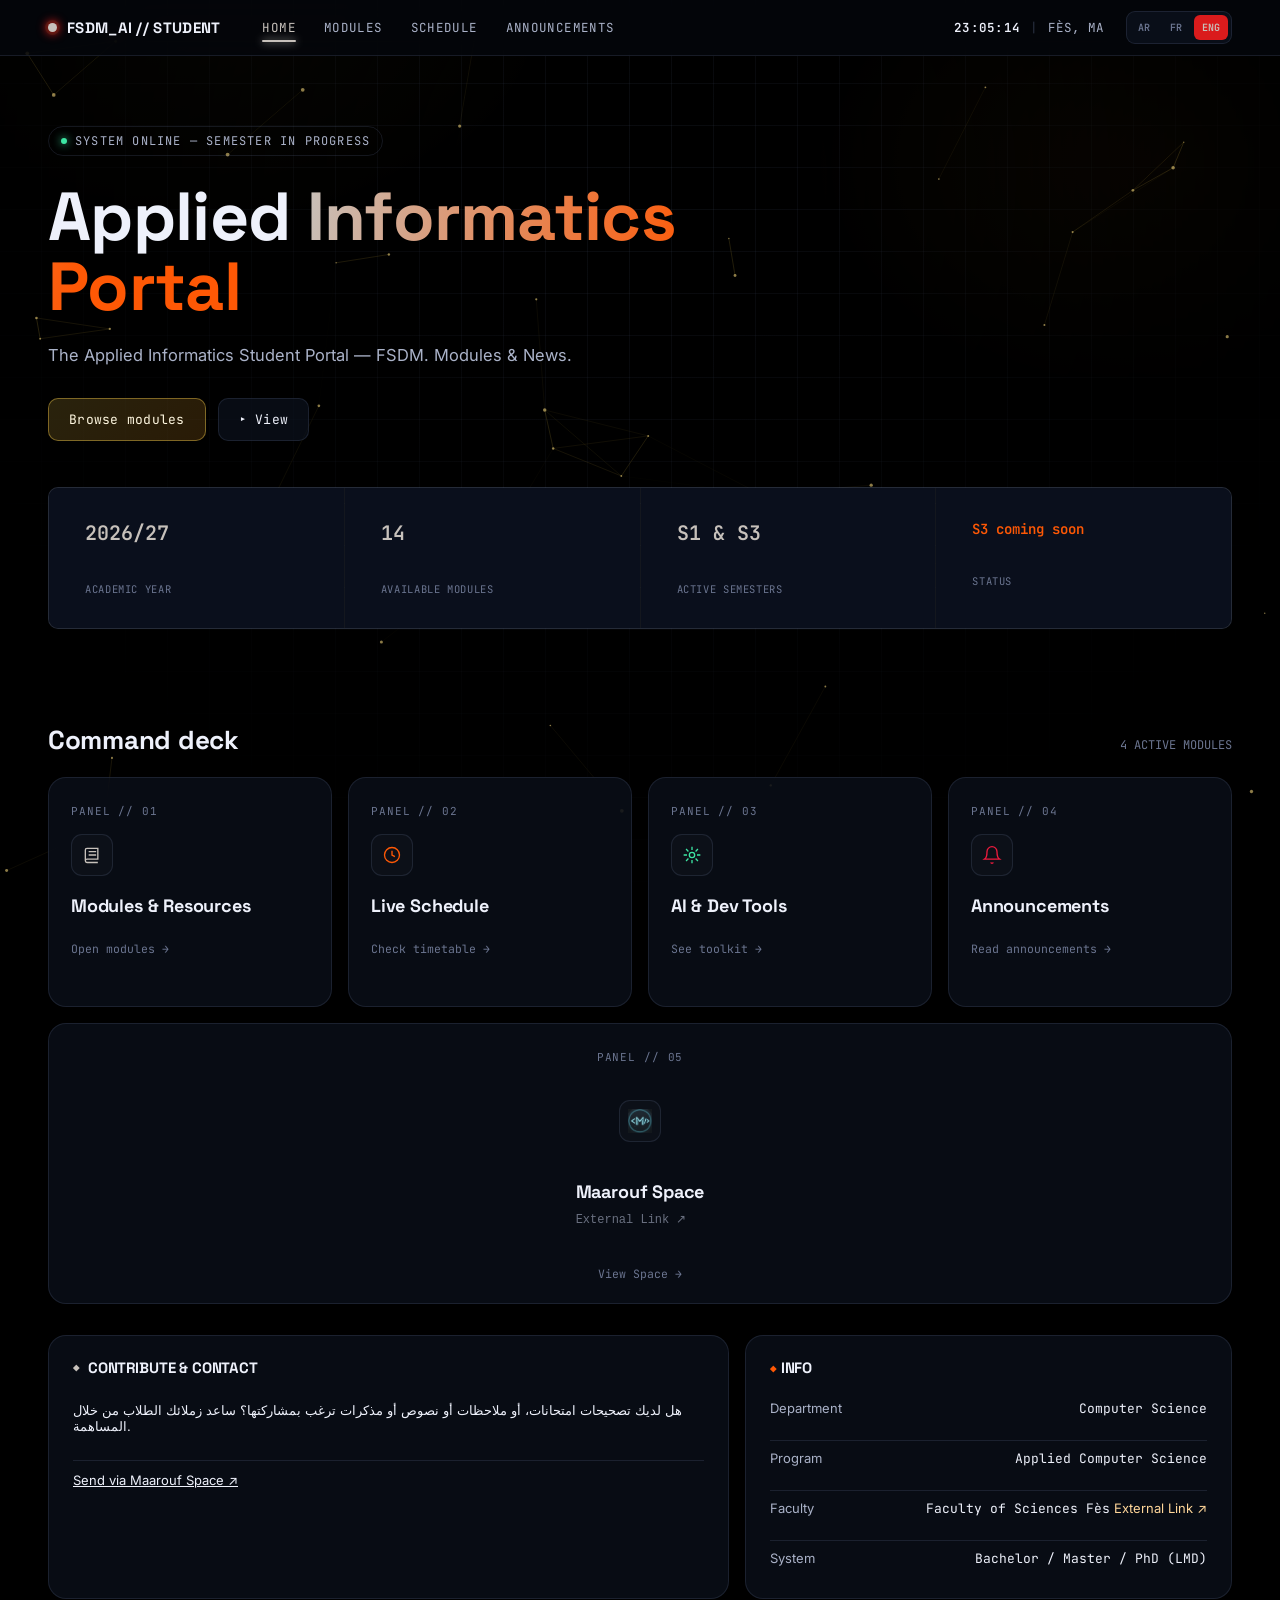
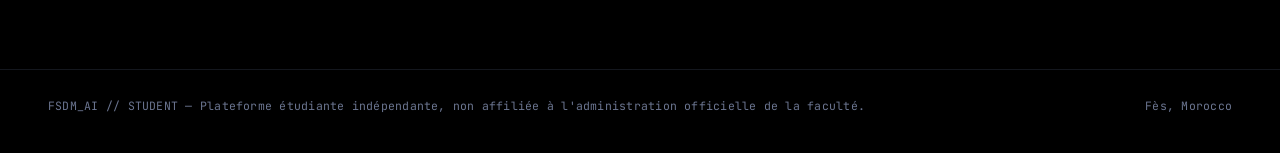
==== index.html @ 9c3b817d "Update index.html" ====
<!DOCTYPE html>
<html lang="en">
<head>
<meta charset="UTF-8">
<meta name="viewport" content="width=device-width, initial-scale=1.0">
<title>FSDM AI Student — Command Center</title>
<meta name="description" content="The unofficial dashboard for Applied Informatics & AI students at FSDM Fès — modules, live timetable, tools and announcements in one place.">
<link rel="icon" href="data:image/svg+xml,<svg xmlns=%22http://www.w3.org/2000/svg%22 viewBox=%220 0 100 100%22><text y=%22.9em%22 font-size=%2290%22>🧠</text></svg>">
<link rel="preconnect" href="https://fonts.googleapis.com">
<link href="https://fonts.googleapis.com/css2?family=Space+Grotesk:wght@500;600;700&family=Inter:wght@400;500;600&family=JetBrains+Mono:wght@400;500;600&display=swap" rel="stylesheet">
<link rel="stylesheet" href="style.css">
</head>
<body>

<canvas id="neural-canvas" aria-hidden="true"></canvas>

<header class="hud">
  <div class="hud-inner">
    <a href="index.html" class="hud-mark"><span class="dot"></span> FSDM_AI // STUDENT</a>
    <nav class="hud-nav">
      <a href="index.html">HOME</a>
      <a href="modules.html">MODULES</a>
      <a href="schedule.html">SCHEDULE</a>
      <a href="announcements.html">ANNOUNCEMENTS</a>
    </nav>
    <div class="hud-clock"><strong id="hud-clock-time">--:--:--</strong><span class="sep">|</span>FÈS, MA</div>
    <div class="lang-switcher" aria-label="Language"><button data-lang="ar">AR</button><button data-lang="fr">FR</button><button data-lang="en">ENG</button></div>
    <button class="hud-burger" aria-label="Toggle menu">☰</button>
  </div>
</header>

<main class="wrap">

  <!-- Hero Section المصحح -->
  <section class="hero">
    <span class="hero-tag"><span class="dot"></span> SYSTEM ONLINE — SEMESTER IN PROGRESS</span>
    <h1 id="hero-main-title">
      موقع <span class="grad">طلبة الإعلاميات</span><br><span class="hero-bottom-line">التطبيقية</span>
    </h1>
    <p class="lede" id="hero-subtitle">Le portail des étudiants d'Informatique Appliquée — FSDM. Modules & Actualités.</p>
    
    <div class="hero-actions">
      <a href="modules.html"    class="btn btn-primary"  id="btn-modules">Browse modules</a>
      <a href="announcements.html"  class="btn"    id="">▸ View </a>

    </div>

    <div class="hero-readout">
      <div>
        <div class="val" id="live-year">2026/2027</div>
        <div class="lab" id="lab-year">Academic year</div>
      </div>
      <div>
        <div class="val">14</div>
        <div class="lab" id="lab-modules">Available modules</div>
      </div>
      <div>
        <div class="val" style="font-size: 20px;">  S1 &amp; S3  </div>
        <div class="lab" id="lab-semesters">Active semesters</div>
      </div>
      <div>
       
        <div class="val" style="font-size: 14px; color: var(--synapse);" id="lab-s3-soon">S3 added</div>
        <div class="lab" id="lab-status">Status</div>
      </div>
    </div>
  </section>

  <div class="deck-head">
    <h2>Command deck</h2>
    <span class="idx mono">4 ACTIVE MODULES</span>
  </div>

  <div class="deck">

    <!-- PANEL 01 -->
    <a href="modules.html" class="panel deck-card tilt c-modules">
      <span class="num mono">PANEL // 01</span>
      <span class="icon-slot" aria-hidden="true">
        <svg width="20" height="20" viewBox="0 0 24 24" fill="none" stroke="currentColor" stroke-width="1.6"><path d="M4 19V6a2 2 0 0 1 2-2h13v13H6a2 2 0 0 0-2 2Zm0 0a2 2 0 0 0 2 2h13"/><path d="M8 8h9M8 12h9"/></svg>
      </span>
      <h3>Modules &amp; Resources</h3>
      <span class="go">Open modules →</span>
    </a>

    <!-- PANEL 02 -->
    <a href="schedule.html" class="panel deck-card tilt c-schedule">
      <span class="num mono">PANEL // 02</span>
      <span class="icon-slot" aria-hidden="true">
        <svg width="20" height="20" viewBox="0 0 24 24" fill="none" stroke="currentColor" stroke-width="1.6"><circle cx="12" cy="12" r="9"/><path d="M12 7v5l3.5 2"/></svg>
      </span>
      <h3>Live Schedule</h3>
      <span class="go">Check timetable →</span>
    </a>

    <!-- PANEL 03 -->
    <a href="#" class="panel deck-card tilt c-tools">
      <span class="num mono">PANEL // 03</span>
      <span class="icon-slot" aria-hidden="true">
        <svg width="20" height="20" viewBox="0 0 24 24" fill="none" stroke="currentColor" stroke-width="1.6"><path d="M12 2v4M12 18v4M4.9 4.9l2.8 2.8M16.3 16.3l2.8 2.8M2 12h4M18 12h4M4.9 19.1l2.8-2.8M16.3 7.7l2.8-2.8"/><circle cx="12" cy="12" r="3.2"/></svg>
      </span>
      <h3>AI &amp; Dev Tools</h3>
      <span class="go">See toolkit →</span>
    </a>

    <!-- PANEL 04 -->
    <a href="announcements.html" class="panel deck-card tilt c-announce">
      <span class="num mono">PANEL // 04</span>
      <span class="icon-slot" aria-hidden="true">
        <svg width="20" height="20" viewBox="0 0 24 24" fill="none" stroke="currentColor" stroke-width="1.6"><path d="M18 8a6 6 0 0 0-12 0c0 7-3 9-3 9h18s-3-2-3-9"/><path d="M13.7 21a2 2 0 0 1-3.4 0"/></svg>
      </span>
      <h3>Announcements</h3>
      <span class="go">Read announcements →</span>
    </a>

    <!-- PANEL 05 -->
    <a href="https://www.instagram.com/maarouf.space/" target="_blank" rel="noopener noreferrer" class="panel deck-card tilt wide-panel" style="display: flex; align-items: center; gap: 20px; text-decoration: none; color: inherit;">
      <span class="num mono">PANEL // 05</span>
      <span class="icon-slot" aria-hidden="true" style="display: flex; align-items: center; justify-content: center;">
        <img src="LOGO.png" alt="Maarouf Space Logo" style="max-width: 24px; max-height: 24px; object-fit: contain;">
      </span>
      <div style="flex-grow: 1;">
        <h3 id="p5-title">Maarouf Space</h3>
        <p id="p5-desc" style="opacity: 0.6; font-family: monospace; font-size: 12px; margin: 4px 0 0;">External Link ↗</p>
      </div>
      <span class="go" id="p5-link">View History →</span>
    </a>

  </div>

  <div class="split">
    <!-- 1. قسم المساهمة والتواصل -->
    <div class="panel log-panel">
      <h3><span class="mono" style="color:var(--signal); font-size:11px;">◆</span> <span id="log-title">CONTRIBUTE &amp; CONTACT</span></h3>
      <div class="log-row">
        <span id="contrib-desc">هل لديك تصحيحات امتحانات، أو ملاحظات أو نصوص أو مذكرات ترغب بمشاركتها؟ ساعد زملائك الطلاب من خلال المساهمة.</span>
      </div>
      <div class="log-row" style="margin-top: 15px;">
        <a href="https://instagram.com/maarouf_space" target="_blank" rel="noopener noreferrer" class="contact-btn" id="contrib-btn">
          Send via Maarouf Space ↗
        </a>
      </div>
    </div>

    <!-- 2. قسم المعلومات -->
    <div class="panel info-panel">
      <h3><span class="mono" style="color:var(--synapse); font-size:11px;">◆</span> <span id="dept-title">INFO</span></h3>
      
      <div class="info-row">
        <span id="lab-dept">Department</span>
        <span id="val-dept">Computer Science</span>
      </div>
      
      <div class="info-row">
        <span id="lab-filiere">Program</span>
        <span id="val-filiere">Applied Computer Science</span>
      </div>
      
      <div class="info-row">
        <span id="lab-faculty">Faculty</span>
        <a href="https://www.fsdm.usmba.ac.ma/" target="_blank" rel="noopener noreferrer" class="site-link">
          <span id="val-faculty">Faculty of Sciences Fès</span> ↗
        </a>
      </div>
      
      <div class="info-row">
        <span id="lab-system">System</span>
        <span id="val-system">Bachelor / Master / PhD (LMD)</span>
      </div>
    </div>
  </div>

</main>

<footer>
  <div class="wrap">
    <span class="fine">FSDM_AI // STUDENT — Plateforme étudiante indépendante, non affiliée à l'administration officielle de la faculté.</span>
    <span class="fine">Fès, Morocco</span>
  </div>
</footer>




<script src="script.js"></script>
<script defer src="https://cdn.vercel-insights.com/v1/script.js"></script>
</body>
</html>
---- style.css ----
/* ==========================================================================
   FSDM AI STUDENT — design tokens
   Subject: Applied Informatics & AI students, FSDM Fès.
   Signature: ambient neural-net canvas + HUD-style status bar,
   glass "panels" framed like instrument readouts, mono data labels.
   ========================================================================== */

:root {
  /* --- color --- */
  --bg-0: #05070d;              /* deep space navy-black */
  --bg-1: #0a0f1c;              /* panel base */
  --bg-2: #0f1526;              /* raised panel */
  --line: rgba(140, 160, 210, 0.14);
  --line-strong: rgba(140, 160, 210, 0.28);

  --glass: rgba(16, 22, 38, 0.55);
  --glass-hi: rgba(28, 36, 58, 0.55);

  --ink-0: #eef1fb;             /* primary text */
  --ink-1: #aab2c8;             /* secondary text */
  --ink-2: #6b7590;             /* muted / captions */

  --signal: #c7c1bb;            /* warm gold — "signal" accent (was cyan) */
  --signal-dim: rgba(252, 29, 29, 0.864);
  --synapse: #fe5805;           /* warm amber — "synapse" accent (was violet) */
  --synapse-dim: rgba(20, 241, 234, 0.971);
  --pulse: #ed1a3d;             /* warm red-rose — alerts / announcements, used sparingly */
  --pulse-dim: rgba(255, 77, 106, 0.16);
  --ok: #3ce6a3;

  /* --- type --- */
  --f-display: "Space Grotesk", "Segoe UI", sans-serif;
  --f-body: "Inter", "Segoe UI", sans-serif;
  --f-mono: "JetBrains Mono", "Consolas", monospace;

  /* --- layout --- */
  --edge: 1px solid var(--line);
  --radius: 18px;
  --radius-sm: 10px;
  --maxw: 1240px;
  --hud-h: 56px;
}

* { box-sizing: border-box; }
html { scroll-behavior: smooth; }

body {
  margin: 0;
  background: #000000;
  color: var(--ink-0);
  font-family: var(--f-body);
  min-height: 100vh;
  position: relative;
  overflow-x: hidden;
  -webkit-font-smoothing: antialiased;
}

/* faint fixed grid + radial glow behind everything */
body::before {
  content: "";
  position: fixed;
  inset: 0;
  z-index: 0;
  pointer-events: none;
  background:
    radial-gradient(680px 420px at 12% 0%, rgba(255, 213, 79, 0.10), transparent 60%),
    radial-gradient(620px 420px at 92% 18%, rgba(255, 167, 38, 0.14), transparent 60%),
    linear-gradient(var(--line) 1px, transparent 1px),
    linear-gradient(90deg, var(--line) 1px, transparent 1px);
  background-size: auto, auto, 42px 42px, 42px 42px;
  background-position: 0 0, 0 0, -1px -1px, -1px -1px;
  opacity: 0.55;
  -webkit-mask-image: radial-gradient(circle at 50% 20%, black, transparent 78%);
  mask-image: radial-gradient(circle at 50% 20%, black, transparent 78%);
}

#neural-canvas {
  position: fixed;
  inset: 0;
  z-index: 0;
  pointer-events: none;
  width: 100%;
  height: 100%;
}

a { color: inherit; }
h1, h2, h3, h4 { font-family: var(--f-display); margin: 0; letter-spacing: -0.01em; }
p { line-height: 1.6; color: var(--ink-1); margin: 0 0 1em; }
.mono { font-family: var(--f-mono); }

.wrap {
  position: relative;
  z-index: 2;
  max-width: var(--maxw);
  margin: 0 auto;
  padding: 0 28px;
}

/* ==========================================================================
   HUD status bar — persistent across every page
   ========================================================================== */

.hud {
  position: sticky;
  top: 0;
  z-index: 50;
  height: var(--hud-h);
  display: flex;
  align-items: center;
  backdrop-filter: blur(14px) saturate(140%);
  background: rgba(5, 7, 13, 0.72);
  border-bottom: var(--edge);
}

.hud-inner {
  max-width: var(--maxw);
  margin: 0 auto;
  width: 100%;
  padding: 0 28px;
  display: flex;
  align-items: center;
  gap: 22px;
}

.hud-mark {
  display: flex;
  align-items: center;
  gap: 10px;
  font-family: var(--f-display);
  font-weight: 700;
  font-size: 15px;
  letter-spacing: 0.02em;
  text-decoration: none;
  white-space: nowrap;
}

.hud-mark .dot {
  width: 9px; height: 9px; border-radius: 50%;
  background: var(--signal);
  box-shadow: 0 0 10px 2px var(--signal-dim), 0 0 0 3px rgba(255,213,79,0.08);
  animation: blink 2.4s ease-in-out infinite;
}
@keyframes blink { 0%,100% { opacity: 1; } 50% { opacity: 0.35; } }

.hud-nav {
  display: flex;
  gap: 4px;
  margin-left: 8px;
  flex: 1;
}

.hud-nav a {
  position: relative;
  font-family: var(--f-mono);
  font-size: 12.5px;
  letter-spacing: 0.03em;
  text-decoration: none;
  color: var(--ink-1);
  padding: 8px 12px;
  border-radius: 8px;
  transition: color 0.2s, background 0.2s;
}
.hud-nav a:hover { color: var(--ink-0); background: rgba(255,255,255,0.04); }
.hud-nav a.active { color: var(--signal); }
.hud-nav a.active::after {
  content: "";
  position: absolute; left: 12px; right: 12px; bottom: 2px; height: 2px;
  background: var(--signal);
  box-shadow: 0 0 8px var(--signal);
  border-radius: 2px;
}

.hud-clock {
  font-family: var(--f-mono);
  font-size: 12.5px;
  color: var(--ink-1);
  display: flex;
  align-items: center;
  gap: 10px;
  white-space: nowrap;
}
.hud-clock strong { color: var(--ink-0); font-weight: 600; letter-spacing: 0.02em; }
.hud-clock .sep { color: var(--line-strong); }

.hud-burger {
  display: none;
  background: none;
  border: var(--edge);
  border-radius: 8px;
  width: 36px; height: 32px;
  color: var(--ink-0);
  align-items: center;
  justify-content: center;
  cursor: pointer;
}

/* ==========================================================================
   Buttons / chips
   ========================================================================== */

.btn {
  display: inline-flex;
  align-items: center;
  gap: 8px;
  font-family: var(--f-mono);
  font-size: 13px;
  letter-spacing: 0.02em;
  padding: 12px 20px;
  border-radius: 10px;
  text-decoration: none;
  cursor: pointer;
  border: var(--edge);
  background: var(--glass);
  color: var(--ink-0);
  transition: border-color 0.2s, transform 0.15s, background 0.2s;
}
.btn:hover { border-color: var(--line-strong); transform: translateY(-1px); }
.btn-primary {
  background: linear-gradient(135deg, rgba(255,213,79,0.16), rgba(255,167,38,0.16));
  border-color: rgba(255,213,79,0.4);
  color: #fff8e1;
}
.btn-primary:hover { border-color: var(--signal); box-shadow: 0 0 24px -6px var(--signal-dim); }

.chip {
  font-family: var(--f-mono);
  font-size: 11px;
  letter-spacing: 0.04em;
  padding: 4px 10px;
  border-radius: 999px;
  border: var(--edge);
  color: var(--ink-1);
  background: rgba(255,255,255,0.02);
  white-space: nowrap;
}
.chip.on { color: var(--signal); border-color: rgba(255,213,79,0.35); background: var(--signal-dim); }
.chip.warn { color: var(--pulse); border-color: rgba(255,77,106,0.35); background: var(--pulse-dim); }
.chip.violet { color: var(--synapse); border-color: rgba(255,167,38,0.35); background: var(--synapse-dim); }

/* ==========================================================================
   Glass panel — base card unit, tilt + cursor-glow via JS
   ========================================================================== */

.panel {
  position: relative;
  border-radius: var(--radius);
  border: var(--edge);
  background: var(--glass);
  backdrop-filter: blur(16px) saturate(140%);
  overflow: hidden;
  transform-style: preserve-3d;
  will-change: transform;
}
.panel::before {
  /* cursor-follow glow, position set inline via JS custom props */
  content: "";
  position: absolute;
  inset: -1px;
  background: radial-gradient(220px circle at var(--mx, 50%) var(--my, 50%), rgba(255,213,79,0.14), transparent 60%);
  opacity: 0;
  transition: opacity 0.25s;
  pointer-events: none;
}
.panel:hover::before { opacity: 1; }
.panel > * { position: relative; z-index: 1; }

/* ==========================================================================
   Page header (non-hero pages)
   ========================================================================== */

.page-head {
  padding: 46px 0 30px;
  border-bottom: var(--edge);
}
.page-head .eyebrow {
  font-family: var(--f-mono);
  font-size: 12px;
  letter-spacing: 0.12em;
  color: var(--signal);
  text-transform: uppercase;
  display: flex;
  align-items: center;
  gap: 10px;
  margin-bottom: 12px;
}
.page-head .eyebrow::before {
  content: "";
  width: 22px; height: 1px; background: var(--signal);
}
.page-head h1 { font-size: clamp(28px, 4vw, 42px); }
.page-head .sub { max-width: 620px; margin-top: 10px; }

footer {
  position: relative; z-index: 2;
  border-top: var(--edge);
  margin-top: 70px;
  padding: 28px 0 40px;
}
footer .wrap {
  display: flex;
  justify-content: space-between;
  align-items: center;
  flex-wrap: wrap;
  gap: 12px;
}
footer .fine {
  font-family: var(--f-mono);
  font-size: 11.5px;
  color: var(--ink-2);
  letter-spacing: 0.02em;
}

/* ==========================================================================
   INDEX — hero + command-center grid
   ========================================================================== */

.hero {
  padding: 70px 0 30px;
  position: relative;
}
.hero-tag {
  display: inline-flex;
  align-items: center;
  gap: 8px;
  font-family: var(--f-mono);
  font-size: 12px;
  letter-spacing: 0.1em;
  color: var(--ink-1);
  border: var(--edge);
  padding: 6px 12px;
  border-radius: 999px;
  margin-bottom: 26px;
}
.hero-tag .dot { width: 6px; height: 6px; border-radius: 50%; background: var(--ok); box-shadow: 0 0 8px var(--ok); }

.hero h1 {
  font-size: clamp(38px, 6vw, 68px);
  line-height: 1.03;
  max-width: 15ch;
}
.hero h1 .grad {
  background: linear-gradient(100deg, var(--signal), var(--synapse) 70%);
  -webkit-background-clip: text;
  background-clip: text;
  color: transparent;
}
.hero .lede {
  max-width: 540px;
  font-size: 16.5px;
  margin-top: 20px;
}
.hero-actions { display: flex; gap: 12px; margin-top: 30px; flex-wrap: wrap; }

.hero-readout {
  margin-top: 46px;
  display: grid;
  grid-template-columns: repeat(4, 1fr);
  gap: 1px;
  background: var(--line);
  border: var(--edge);
  border-radius: var(--radius-sm);
  overflow: hidden;
}
.hero-readout div {
  background: var(--bg-1);
  padding: 16px 18px;
}
.hero-readout .val {
  font-family: var(--f-mono);
  font-size: 20px;
  color: var(--signal);
  font-weight: 600;
}
.hero-readout .lab {
  font-family: var(--f-mono);
  font-size: 10.5px;
  color: var(--ink-2);
  letter-spacing: 0.06em;
  text-transform: uppercase;
  margin-top: 4px;
}




/* command deck grid — single definition (see note near end of file: the
   two duplicate blocks that used to live further down have been removed) */
.deck-head {
  display: flex;
  align-items: baseline;
  justify-content: space-between;
  margin: 64px 0 20px;
  flex-wrap: wrap;
  gap: 10px;
}
.deck-head h2 { font-size: clamp(20px, 3vw, 26px); }
.deck-head .idx { font-family: var(--f-mono); font-size: 12px; color: var(--ink-2); }

.deck {
  display: grid;
  grid-template-columns: repeat(4, 1fr);
  gap: 16px;
  margin-bottom: 30px;
}

.deck-card {
  padding: 26px 22px 22px;
  min-height: 230px;
  display: flex;
  flex-direction: column;
  text-decoration: none;
  color: var(--ink-0);
  transition: border-color 0.25s, box-shadow 0.25s;
  overflow-wrap: break-word;
}
.deck-card:hover { border-color: var(--line-strong); box-shadow: 0 18px 40px -20px rgba(0,0,0,0.6); }
.deck-card .num {
  font-family: var(--f-mono);
  font-size: 11px;
  color: var(--ink-2);
  letter-spacing: 0.08em;
}
.deck-card .icon-slot {
  margin: 16px 0 18px;
  width: 42px; height: 42px;
  border-radius: 11px;
  display: flex; align-items: center; justify-content: center;
  border: var(--edge);
  background: rgba(255,255,255,0.02);
}
.deck-card h3 { font-size: 18px; margin-bottom: 8px; }
.deck-card p { font-size: 13.5px; margin-bottom: 0; flex: 1; }
.deck-card .go {
  margin-top: 16px;
  font-family: var(--f-mono);
  font-size: 11.5px;
  color: var(--ink-2);
  display: flex; align-items: center; gap: 6px;
  transition: color 0.2s, gap 0.2s;
}
.deck-card:hover .go { color: var(--signal); gap: 10px; }

.deck-card.c-modules .icon-slot { color: var(--signal); }
.deck-card.c-schedule .icon-slot { color: var(--synapse); }
.deck-card.c-tools .icon-slot { color: var(--ok); }
.deck-card.c-announce .icon-slot { color: var(--pulse); }

/* PANEL 05 (Instagram link) spans the full row on all breakpoints */
.deck-card.wide-panel { grid-column: 1 / -1; }

@media (max-width: 980px) {
  .deck { grid-template-columns: repeat(2, 1fr); gap: 12px; }
}
@media (max-width: 560px) {
  .deck { grid-template-columns: 1fr; gap: 10px; }
  .deck-card { padding: 18px 16px; min-height: auto; }
  .deck-card h3 { font-size: 16px; }
  .deck-card p { font-size: 13px; }
  .deck-card .icon-slot { margin: 10px 0 12px; width: 38px; height: 38px; }
  .deck-card.wide-panel { grid-column: 1 / -1; flex-direction: row; }
}







/* secondary two-up section on index: system log + quick facts */
.split {
  display: grid;
  grid-template-columns: 1.4fr 1fr;
  gap: 16px;
  margin: 10px 0 40px;
}
@media (max-width: 860px) { .split { grid-template-columns: 1fr; } }

.log-panel { padding: 22px 24px; }
.log-panel h3 { font-size: 15px; margin-bottom: 14px; display:flex; align-items:center; gap:8px;}
.log-row {
  display: flex;
  gap: 14px;
  padding: 11px 0;
  border-top: 1px solid var(--line);
  font-size: 13px;
}
.log-row:first-of-type { border-top: none; }
.log-row time { font-family: var(--f-mono); font-size: 11.5px; color: var(--ink-2); white-space: nowrap; padding-top: 1px;}

.info-panel { padding: 22px 24px; display: flex; flex-direction: column; gap: 14px; }
.info-panel h3 { font-size: 15px; }
.info-row { display: flex; justify-content: space-between; font-size: 13px; padding: 9px 0; border-top: 1px solid var(--line); }
.info-row:first-of-type { border-top: none; }
.info-row span:first-child { color: var(--ink-1); }
.info-row span:last-child { font-family: var(--f-mono); color: var(--ink-0); }

/* ==========================================================================
   MODULES page
   ========================================================================== */

.filter-row {
  display: flex;
  gap: 8px;
  flex-wrap: wrap;
  justify-content: center;
  width: fit-content;
  max-width: 100%;
  margin: 28px auto 26px;
  padding: 8px;
  border: var(--edge);
  border-radius: 999px;
  background: var(--glass);
  backdrop-filter: blur(16px) saturate(140%);
}
.filter-btn {
  font-family: var(--f-mono);
  font-size: 13px;
  padding: 11px 22px;
  border-radius: 999px;
  border: var(--edge);
  background: transparent;
  color: var(--ink-1);
  cursor: pointer;
  transition: all 0.2s;
}
.filter-btn:hover { color: var(--ink-0); }
.filter-btn.active {
  color: #fff8e1;
  border-color: rgba(255,213,79,0.45);
  background: var(--signal-dim);
}

.module-grid {
  display: grid;
  grid-template-columns: repeat(3, 1fr);
  gap: 16px;
  margin-bottom: 20px;
}
@media (max-width: 980px) { .module-grid { grid-template-columns: repeat(2, 1fr); } }
@media (max-width: 660px) { .module-grid { grid-template-columns: 1fr; } }

.module-card {
  padding: 22px;
  display: flex;
  flex-direction: column;
  gap: 12px;
  transition: transform 0.2s, border-color 0.2s;
}
.module-card:hover { border-color: var(--line-strong); }
.module-top { display: flex; justify-content: space-between; align-items: flex-start; gap: 10px; }
.module-code { font-family: var(--f-mono); font-size: 11px; color: var(--ink-2); letter-spacing: 0.05em; }
.module-card h3 { font-size: 16.5px; line-height: 1.3; }
.module-meta { display: flex; gap: 8px; flex-wrap: wrap; }
.module-bar {
  height: 4px; border-radius: 4px; background: rgba(255,255,255,0.06); overflow: hidden; margin-top: 4px;
}
.module-bar span { display: block; height: 100%; background: linear-gradient(90deg, var(--signal), var(--synapse)); }
.module-foot { display: flex; gap: 8px; font-size: 11.5px; font-family: var(--f-mono); color: var(--ink-2); margin-top: 4px;}
.module-foot a {
  flex: 1;
  display: flex;
  align-items: center;
  justify-content: center;
  gap: 6px;
  padding: 9px 8px;
  border-radius: 10px;
  border: 1px solid var(--line);
  text-decoration: none;
  transition: background 0.2s, border-color 0.2s, transform 0.15s;
}
.module-foot a:hover { text-decoration: none; transform: translateY(-1px); }
.module-foot a.drive-link {
  color: #5fd48a;
  background: rgba(52, 168, 83, 0.10);
  border-color: rgba(52, 168, 83, 0.32);
}
.module-foot a.drive-link:hover { background: rgba(52, 168, 83, 0.18); border-color: rgba(52, 168, 83, 0.55); }
.module-foot a.youtube-link {
  color: #ff5c5c;
  background: rgba(255, 0, 0, 0.10);
  border-color: rgba(255, 0, 0, 0.32);
}
.module-foot a.youtube-link:hover { background: rgba(255, 0, 0, 0.18); border-color: rgba(255, 0, 0, 0.55); }

.section-title {
  display: flex; align-items: baseline; gap: 12px; margin: 54px 0 20px;
}
.section-title h2 { font-size: 22px; }
.section-title .idx { font-family: var(--f-mono); font-size: 12px; color: var(--ink-2); }

.tool-grid {
  display: grid;
  grid-template-columns: repeat(4, 1fr);
  gap: 14px;
}
@media (max-width: 980px) { .tool-grid { grid-template-columns: repeat(2, 1fr); } }
@media (max-width: 560px) { .tool-grid { grid-template-columns: 1fr; } }

.tool-card {
  padding: 18px;
  text-decoration: none;
  color: var(--ink-0);
  display: flex;
  flex-direction: column;
  gap: 8px;
}
.tool-card:hover { border-color: var(--line-strong); }
.tool-card .t-name { font-family: var(--f-display); font-weight: 600; font-size: 14.5px; }
.tool-card .t-desc { font-size: 12.5px; color: var(--ink-2); margin: 0; }

/* ==========================================================================
   SCHEDULE page
   ========================================================================== */

.clock-strip {
  display: grid;
  grid-template-columns: 1.1fr 1fr;
  gap: 16px;
  margin: 28px 0 34px;
}
@media (max-width: 860px) { .clock-strip { grid-template-columns: 1fr; } }

.clock-panel {
  padding: 30px 30px;
  display: flex;
  flex-direction: column;
  justify-content: center;
  gap: 8px;
  min-height: 190px;
}
.clock-time {
  font-family: var(--f-mono);
  font-size: clamp(40px, 6vw, 62px);
  font-weight: 600;
  letter-spacing: 0.02em;
  color: var(--ink-0);
  display: flex;
  align-items: baseline;
  gap: 4px;
}
.clock-time .sec { color: var(--signal); font-size: 0.55em; }
.clock-date { font-family: var(--f-mono); font-size: 13px; color: var(--ink-1); text-transform: uppercase; letter-spacing: 0.05em; }
.clock-week { font-family: var(--f-mono); font-size: 11.5px; color: var(--ink-2); margin-top: 6px; }

.next-panel { padding: 26px 28px; display: flex; flex-direction: column; gap: 14px; justify-content: center; }
.next-eyebrow { font-family: var(--f-mono); font-size: 11px; letter-spacing: 0.08em; color: var(--ink-2); text-transform: uppercase; }
.next-course { font-size: 22px; font-family: var(--f-display); font-weight: 600; }
.next-meta { display: flex; gap: 16px; flex-wrap: wrap; font-family: var(--f-mono); font-size: 12.5px; color: var(--ink-1); }
.next-countdown { font-family: var(--f-mono); font-size: 28px; color: var(--signal); font-weight: 600; }
.next-countdown span { font-size: 12px; color: var(--ink-2); margin-left: 6px; }

.tt-toolbar {
  display: flex;
  justify-content: space-between;
  align-items: center;
  margin-bottom: 14px;
  flex-wrap: wrap;
  gap: 10px;
}
.legend { display: flex; gap: 10px; flex-wrap: wrap; }
.legend span { font-family: var(--f-mono); font-size: 11px; color: var(--ink-2); display: flex; align-items: center; gap: 6px; }
.legend i { width: 8px; height: 8px; border-radius: 2px; display: inline-block; }

.timetable-wrap {
  border: var(--edge);
  border-radius: var(--radius);
  overflow: auto;
  background: var(--glass);
  backdrop-filter: blur(16px);
}
.timetable {
  width: 100%;
  border-collapse: collapse;
  min-width: 760px;
  font-size: 12.5px;
}
.timetable th {
  font-family: var(--f-mono);
  font-size: 11px;
  letter-spacing: 0.04em;
  color: var(--ink-2);
  text-transform: uppercase;
  text-align: left;
  padding: 14px 12px;
  border-bottom: var(--edge);
  position: sticky; top: 0;
  background: rgba(10,15,28,0.9);
  backdrop-filter: blur(10px);
}
.timetable td {
  padding: 8px;
  vertical-align: top;
  border-bottom: 1px solid var(--line);
}
.timetable .time-col {
  font-family: var(--f-mono);
  font-size: 11.5px;
  color: var(--ink-2);
  white-space: nowrap;
  padding-top: 14px;
}
.slot {
  border-radius: 10px;
  padding: 9px 10px;
  border: 1px solid transparent;
  min-height: 54px;
}
.slot .s-name { font-weight: 600; font-size: 12.5px; color: var(--ink-0); }
.slot .s-room { font-family: var(--f-mono); font-size: 10.5px; color: var(--ink-2); margin-top: 3px; }
.slot.type-cm { background: var(--signal-dim); border-color: rgba(255,213,79,0.3); }
.slot.type-td { background: var(--synapse-dim); border-color: rgba(255,167,38,0.3); }
.slot.type-tp { background: rgba(60,230,163,0.12); border-color: rgba(60,230,163,0.3); }
.slot.type-cm .s-name { color: #ffe9a8; }
.slot.type-td .s-name { color: #ffd699; }
.slot.type-tp .s-name { color: #baf8de; }

.now-col { background: rgba(255,213,79,0.05); }

/* ==========================================================================
   ANNOUNCEMENTS page
   ========================================================================== */

.announce-filter { display: flex; gap: 8px; margin: 26px 0; flex-wrap: wrap; }

.feed { display: flex; flex-direction: column; gap: 14px; }

.announce-card {
  padding: 22px 24px;
  display: grid;
  grid-template-columns: 88px 1fr;
  gap: 20px;
}
@media (max-width: 640px) { .announce-card { grid-template-columns: 1fr; gap: 10px; } }

.announce-date {
  font-family: var(--f-mono);
  color: var(--ink-2);
  font-size: 12px;
  border-right: 1px solid var(--line);
  padding-right: 16px;
}
@media (max-width: 640px) { .announce-date { border-right: none; padding-right: 0; } }
.announce-date .d-num { font-size: 26px; color: var(--ink-0); font-weight: 600; display: block; }

.announce-body h3 { font-size: 16.5px; margin-bottom: 8px; }
.announce-body p { margin-bottom: 10px; font-size: 13.5px; }
.announce-tags { display: flex; gap: 8px; flex-wrap: wrap; margin-top: 6px; }

.announce-card.pinned { border-color: rgba(255,77,106,0.35); }
.announce-card.pinned::before { background: radial-gradient(220px circle at var(--mx,50%) var(--my,50%), rgba(255,77,106,0.16), transparent 60%); }

@media (max-width: 720px) {
  .hero-readout { grid-template-columns: repeat(2, 1fr); }
}

/* ==========================================================================
   Mobile nav
   ========================================================================== */

@media (max-width: 820px) {
  .hud-burger { display: flex; }
  .hud-nav {
    position: fixed;
    top: var(--hud-h);
    left: 0; right: 0;
    flex-direction: column;
    background: rgba(6,9,17,0.98);
    border-bottom: var(--edge);
    padding: 8px 20px 16px;
    gap: 2px;
    transform: translateY(-8px);
    opacity: 0;
    pointer-events: none;
    transition: all 0.2s ease;
  }
  .hud-nav.open { transform: translateY(0); opacity: 1; pointer-events: auto; }
  .hud-nav a { padding: 12px 6px; border-bottom: 1px solid var(--line); border-radius: 0; }
  .hud-clock { display: none; }
}

/* ==========================================================================
   Reduced motion
   ========================================================================== */

@media (prefers-reduced-motion: reduce) {
  html { scroll-behavior: auto; }
  .hud-mark .dot { animation: none; }
  #neural-canvas { display: none; }
  .panel, .btn, .deck-card, .filter-btn { transition: none; }
}

/* focus visibility */
a:focus-visible, button:focus-visible {
  outline: 2px solid var(--signal);
  outline-offset: 2px;
  border-radius: 6px;
}


/* ==========================================================================
   DAILY SCHEDULE — simplified mobile-friendly view
   ========================================================================== */
.daily-toolbar {
  display:flex;
  justify-content:space-between;
  align-items:end;
  gap:20px;
  margin: 8px 0 18px;
}
.daily-toolbar h2 {
  margin: 6px 0 0;
  font-family:var(--f-display);
  font-size:clamp(22px,3vw,32px);
}
.day-picker {
  display:flex;
  gap:6px;
  flex-wrap:wrap;
}
.day-picker button {
  border:1px solid var(--line);
  background:var(--glass);
  color:var(--ink-2);
  border-radius:8px;
  padding:9px 12px;
  font-family:var(--f-mono);
  font-size:11px;
  cursor:pointer;
  transition:.2s ease;
}
.day-picker button:hover,
.day-picker button.active {
  color:var(--signal);
  border-color:var(--signal);
  background:var(--signal-dim);
}
.daily-schedule {
  display:grid;
  gap:10px;
}
.daily-item {
  display:grid;
  grid-template-columns:120px 1fr auto;
  gap:18px;
  align-items:center;
  padding:18px 20px;
}
.daily-time {
  font-family:var(--f-mono);
  color:var(--signal);
  font-size:14px;
  font-weight:600;
}
.daily-name {
  font-family:var(--f-display);
  font-size:17px;
  font-weight:600;
}
.daily-room {
  margin-top:5px;
  font-family:var(--f-mono);
  font-size:11px;
  color:var(--ink-2);
}
.daily-type {
  font-family:var(--f-mono);
  font-size:10px;
  color:var(--ink-2);
  text-transform:uppercase;
}
.daily-empty {
  text-align:center;
  padding:42px 20px;
  color:var(--ink-2);
}
.timetable-source { display:none !important; }

.empty-announcements {
  margin-top:28px;
  padding:70px 30px;
  text-align:center;
}
.empty-announcements .empty-icon {
  font-size:42px;
  color:var(--signal);
  margin-bottom:12px;
}
.empty-announcements h2 {
  margin:0 0 8px;
  font-family:var(--f-display);
  font-size:28px;
}
.empty-announcements p {
  margin:0 auto 18px;
  color:var(--ink-2);
}
.empty-announcements .mono {
  font-size:10px;
  color:var(--ink-2);
}
@media (max-width: 700px) {
  .daily-toolbar { align-items:stretch; flex-direction:column; }
  .day-picker { display:grid; grid-template-columns:repeat(6,1fr); }
  .day-picker button { padding:9px 4px; }
  .daily-item { grid-template-columns:1fr; gap:8px; }
}




.site-link {
  color: #ffd699;
  text-decoration: none;
  transition: color 0.2s ease;
}

.site-link:hover {
  color: #ffffff;
  text-decoration: underline;
}



.lang-switcher{display:flex;gap:4px;padding:3px;border:1px solid var(--line);border-radius:9px;background:var(--glass)}
.lang-switcher button{border:0;background:transparent;color:var(--ink-2);font:600 10px var(--f-mono);padding:6px 8px;border-radius:6px;cursor:pointer}
.lang-switcher button.active,.lang-switcher button:hover{color:var(--signal);background:var(--signal-dim)}
html[dir="rtl"] .hud-inner,html[dir="rtl"] .page-head,html[dir="rtl"] .hero,html[dir="rtl"] .daily-toolbar,html[dir="rtl"] .daily-item{direction:rtl}
@media(max-width:700px){.lang-switcher{order:2}.hud-inner{gap:8px}}

/* ==========================================================================
   MODULES page — semester quick-nav pills (anchors) + icon accent
   ========================================================================== */
.filter-row a.filter-btn { text-decoration: none; display: inline-flex; align-items: center; }
.module-card .icon-slot { color: var(--signal); font-size: 16px; }
section[id] { scroll-margin-top: 84px; }










.semester-panel {
  border: 1px solid rgba(245, 130, 23, 0.874);
  border-radius: 18px;
  background: rgba(47, 46, 46, 0.13);
  padding: 24px;
  margin-bottom: 20px;
}
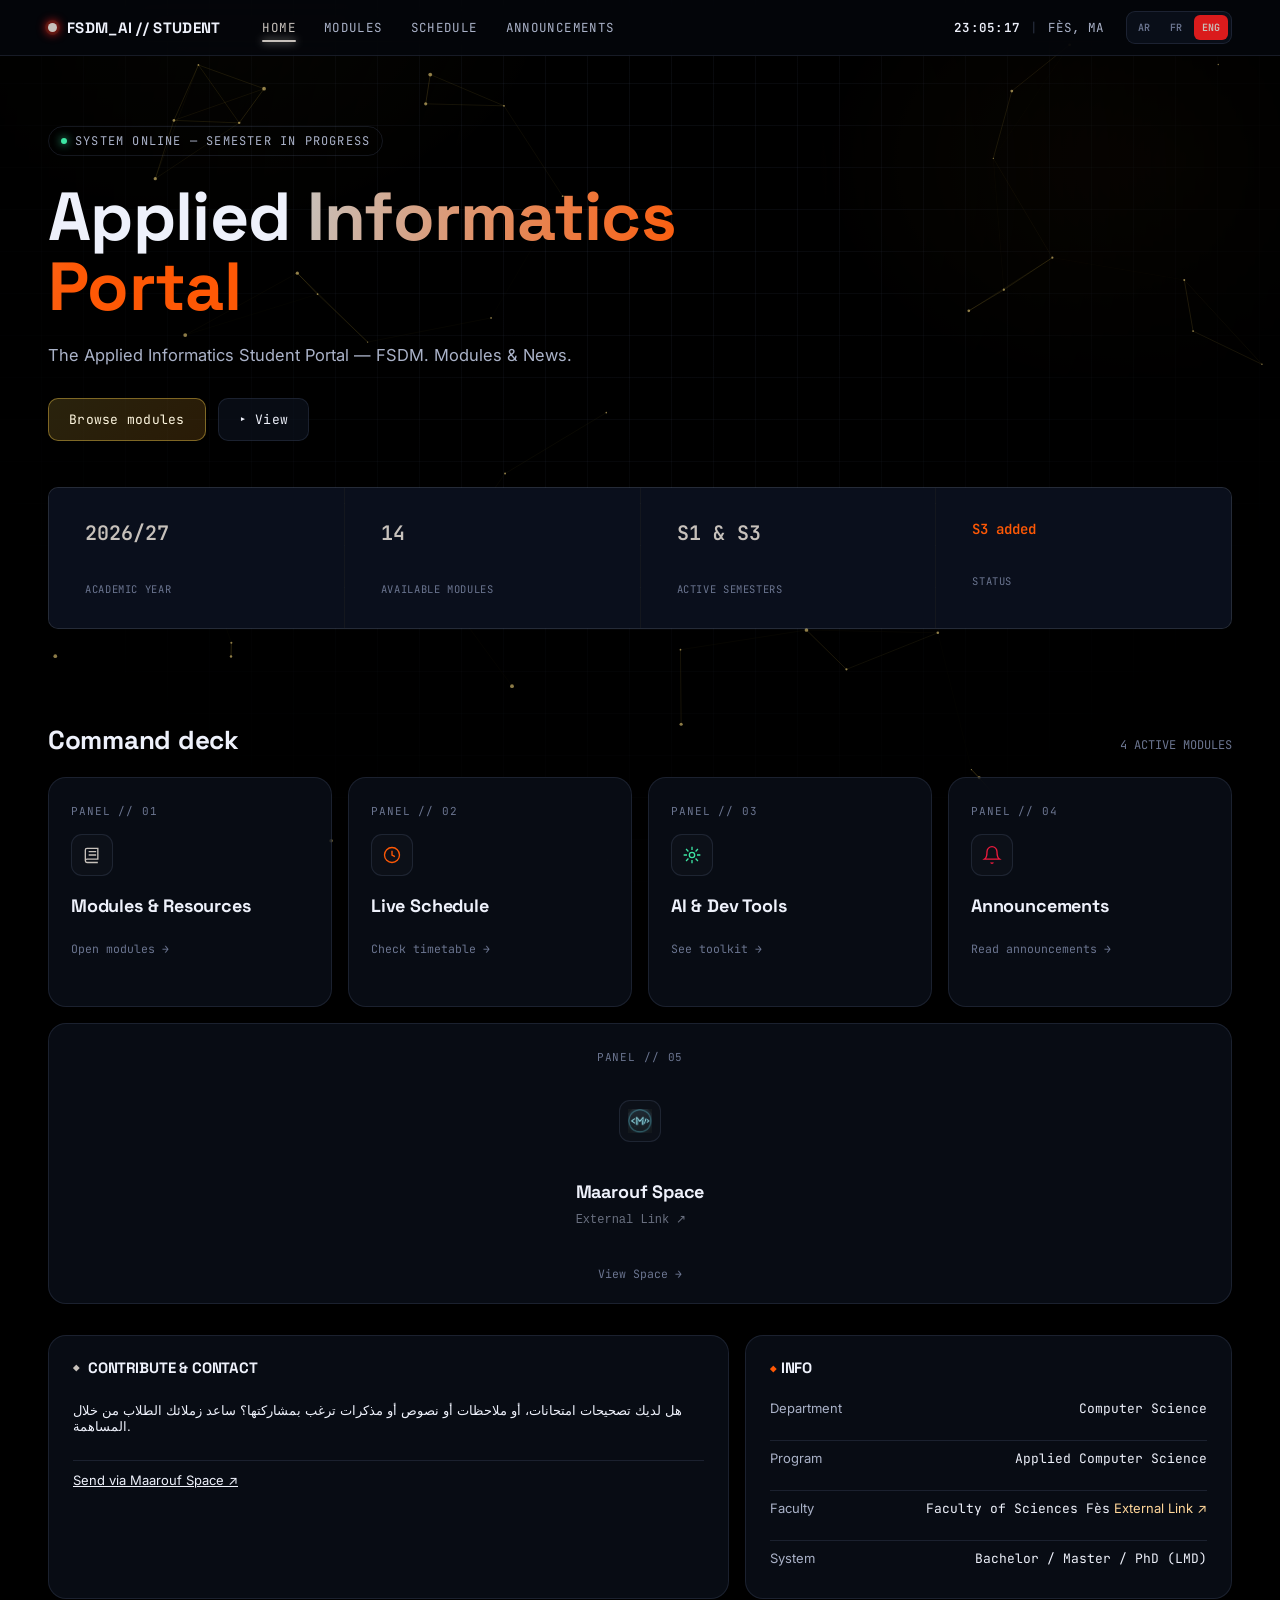
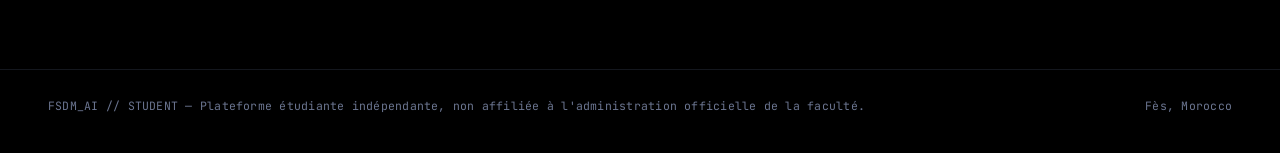
==== commit bd08275f: "Add notice bar for Semester 3 module announcement" ====
--- a/index.html
+++ b/index.html
@@ -31,6 +31,13 @@
 
 <main class="wrap">
 
+    <div class="notice-bar" id="s3-notice" hidden>
+    <span class="notice-icon">🎉</span>
+    <span class="notice-text">New: Semester 3 modules are now available!</span>
+    <a href="modules.html#s3" class="notice-link">View S3 modules →</a>
+    <button type="button" class="notice-close" id="s3-notice-close" aria-label="Close">✕</button>
+  </div>
+  
   <!-- Hero Section المصحح -->
   <section class="hero">
     <span class="hero-tag"><span class="dot"></span> SYSTEM ONLINE — SEMESTER IN PROGRESS</span>
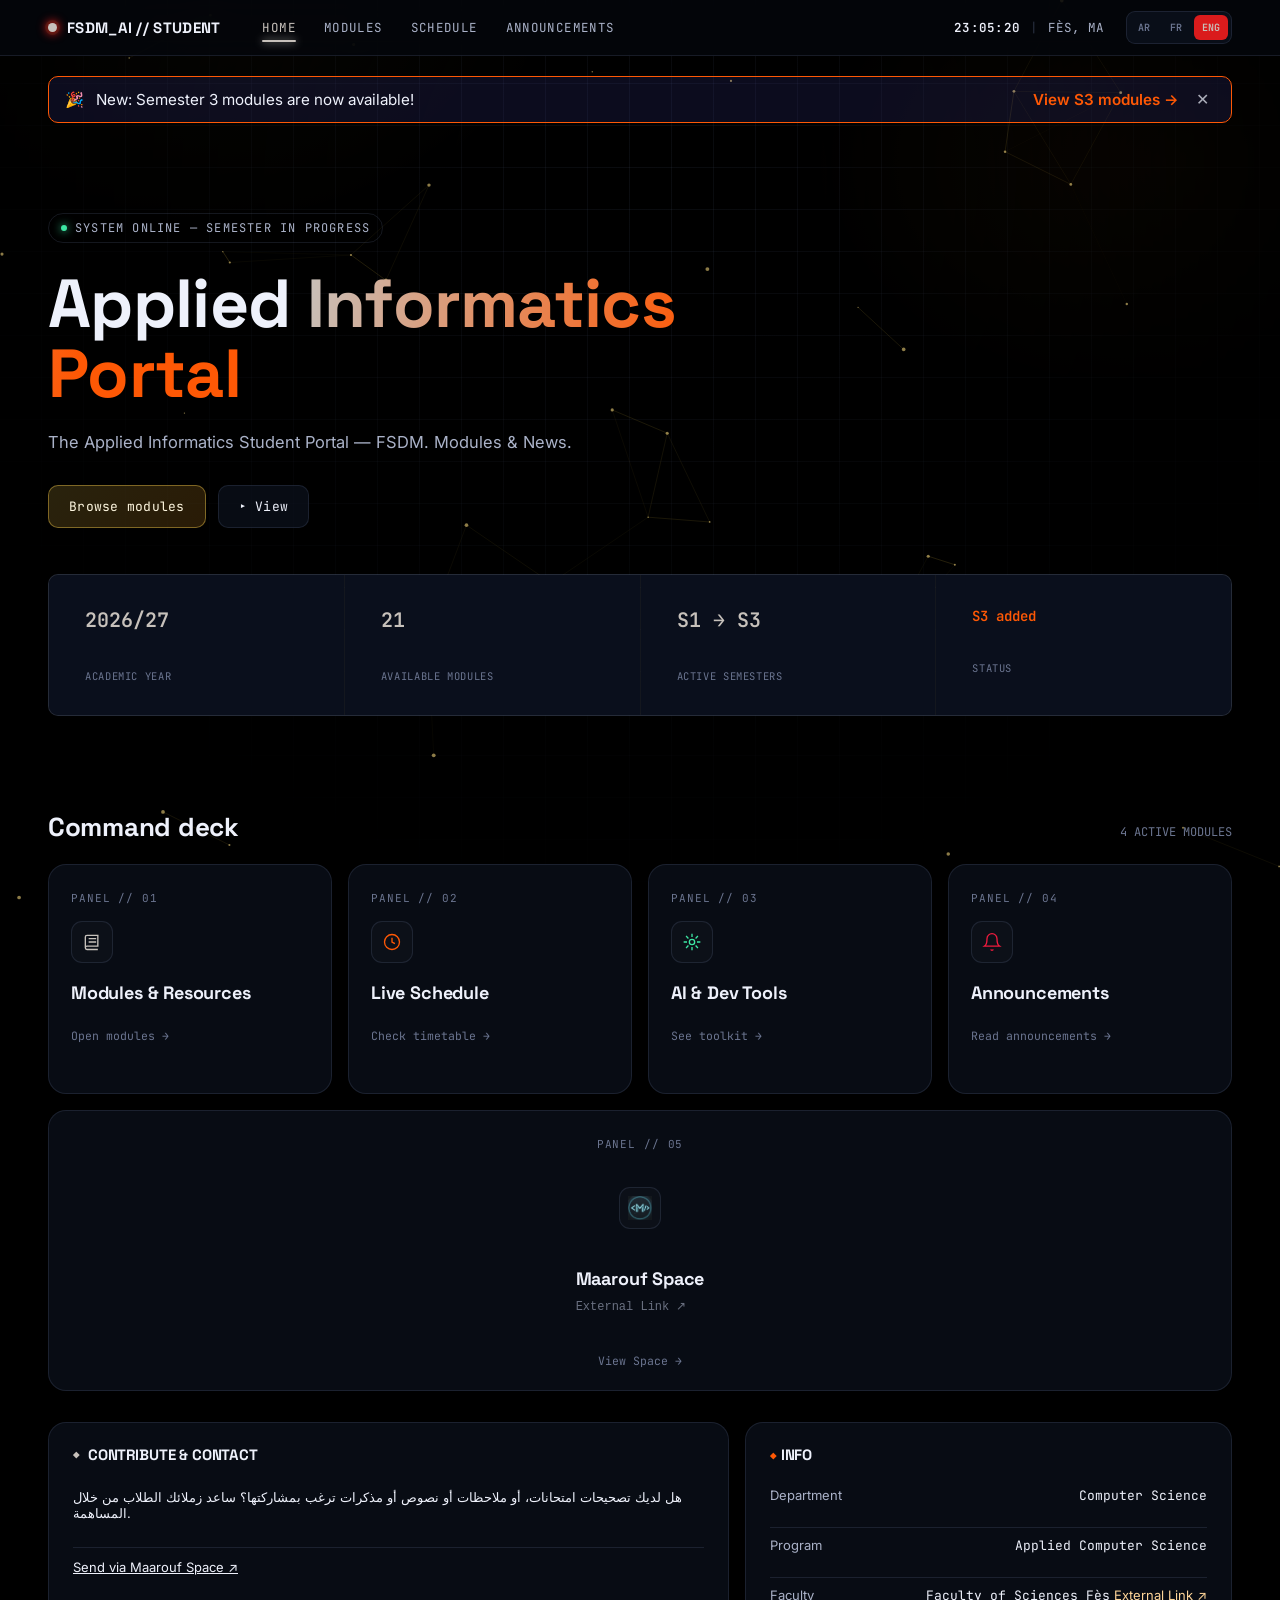
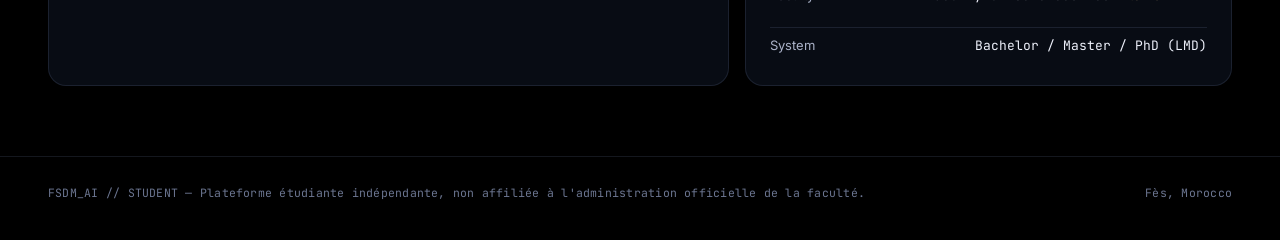
==== commit 3f6a083d: "Refactor S3 notice bar and clean up HTML" ====
--- a/index.html
+++ b/index.html
@@ -31,25 +31,25 @@
 
 <main class="wrap">
 
-    <div class="notice-bar" id="s3-notice" hidden>
+  <!-- S3 notice bar -->
+  <div class="notice-bar" id="s3-notice" hidden>
     <span class="notice-icon">🎉</span>
     <span class="notice-text">New: Semester 3 modules are now available!</span>
     <a href="modules.html#s3" class="notice-link">View S3 modules →</a>
     <button type="button" class="notice-close" id="s3-notice-close" aria-label="Close">✕</button>
   </div>
-  
-  <!-- Hero Section المصحح -->
+
+  <!-- Hero Section -->
   <section class="hero">
     <span class="hero-tag"><span class="dot"></span> SYSTEM ONLINE — SEMESTER IN PROGRESS</span>
     <h1 id="hero-main-title">
       موقع <span class="grad">طلبة الإعلاميات</span><br><span class="hero-bottom-line">التطبيقية</span>
     </h1>
     <p class="lede" id="hero-subtitle">Le portail des étudiants d'Informatique Appliquée — FSDM. Modules & Actualités.</p>
-    
+
     <div class="hero-actions">
-      <a href="modules.html"    class="btn btn-primary"  id="btn-modules">Browse modules</a>
-      <a href="announcements.html"  class="btn"    id="">▸ View </a>
-
+      <a href="modules.html" class="btn btn-primary" id="btn-modules">Browse modules</a>
+      <a href="announcements.html" class="btn">▸ View </a>
     </div>
 
     <div class="hero-readout">
@@ -58,15 +58,14 @@
         <div class="lab" id="lab-year">Academic year</div>
       </div>
       <div>
-        <div class="val">14</div>
+        <div class="val">21</div>
         <div class="lab" id="lab-modules">Available modules</div>
       </div>
       <div>
-        <div class="val" style="font-size: 20px;">  S1 &amp; S3  </div>
+        <div class="val" style="font-size: 20px;">S1 → S3</div>
         <div class="lab" id="lab-semesters">Active semesters</div>
       </div>
       <div>
-       
         <div class="val" style="font-size: 14px; color: var(--synapse);" id="lab-s3-soon">S3 added</div>
         <div class="lab" id="lab-status">Status</div>
       </div>
@@ -152,24 +151,24 @@
     <!-- 2. قسم المعلومات -->
     <div class="panel info-panel">
       <h3><span class="mono" style="color:var(--synapse); font-size:11px;">◆</span> <span id="dept-title">INFO</span></h3>
-      
+
       <div class="info-row">
         <span id="lab-dept">Department</span>
         <span id="val-dept">Computer Science</span>
       </div>
-      
+
       <div class="info-row">
         <span id="lab-filiere">Program</span>
         <span id="val-filiere">Applied Computer Science</span>
       </div>
-      
+
       <div class="info-row">
         <span id="lab-faculty">Faculty</span>
         <a href="https://www.fsdm.usmba.ac.ma/" target="_blank" rel="noopener noreferrer" class="site-link">
           <span id="val-faculty">Faculty of Sciences Fès</span> ↗
         </a>
       </div>
-      
+
       <div class="info-row">
         <span id="lab-system">System</span>
         <span id="val-system">Bachelor / Master / PhD (LMD)</span>
@@ -186,10 +185,22 @@
   </div>
 </footer>
 
-
-
-
 <script src="script.js"></script>
+<script>
+  // S3 notice bar: shown until the student closes it
+  (function () {
+    const bar = document.getElementById('s3-notice');
+    const close = document.getElementById('s3-notice-close');
+    if (!bar || !close) return;
+    let closed = false;
+    try { closed = localStorage.getItem('s3-notice-closed') === '1'; } catch (e) {}
+    if (!closed) bar.hidden = false;
+    close.addEventListener('click', () => {
+      bar.hidden = true;
+      try { localStorage.setItem('s3-notice-closed', '1'); } catch (e) {}
+    });
+  })();
+</script>
 <script defer src="https://cdn.vercel-insights.com/v1/script.js"></script>
 </body>
 </html>
--- a/style.css
+++ b/style.css
@@ -950,3 +950,32 @@
   padding: 24px;
   margin-bottom: 20px;
 }
+
+
+
+.notice-bar {
+  display: flex;
+  align-items: center;
+  gap: 12px;
+  flex-wrap: wrap;
+  margin: 20px 0;
+  padding: 12px 16px;
+  border: 1px solid var(--synapse);
+  border-radius: 10px;
+  background: rgba(99, 102, 241, 0.12);
+  font-size: 0.95rem;
+}
+.notice-bar[hidden] { display: none; }
+.notice-text { flex: 1; }
+.notice-link { color: var(--synapse); font-weight: 600; text-decoration: none; }
+.notice-link:hover { text-decoration: underline; }
+.notice-close {
+  background: none;
+  border: none;
+  color: inherit;
+  cursor: pointer;
+  font-size: 1rem;
+  opacity: 0.7;
+}
+.notice-close:hover { opacity: 1; }
+
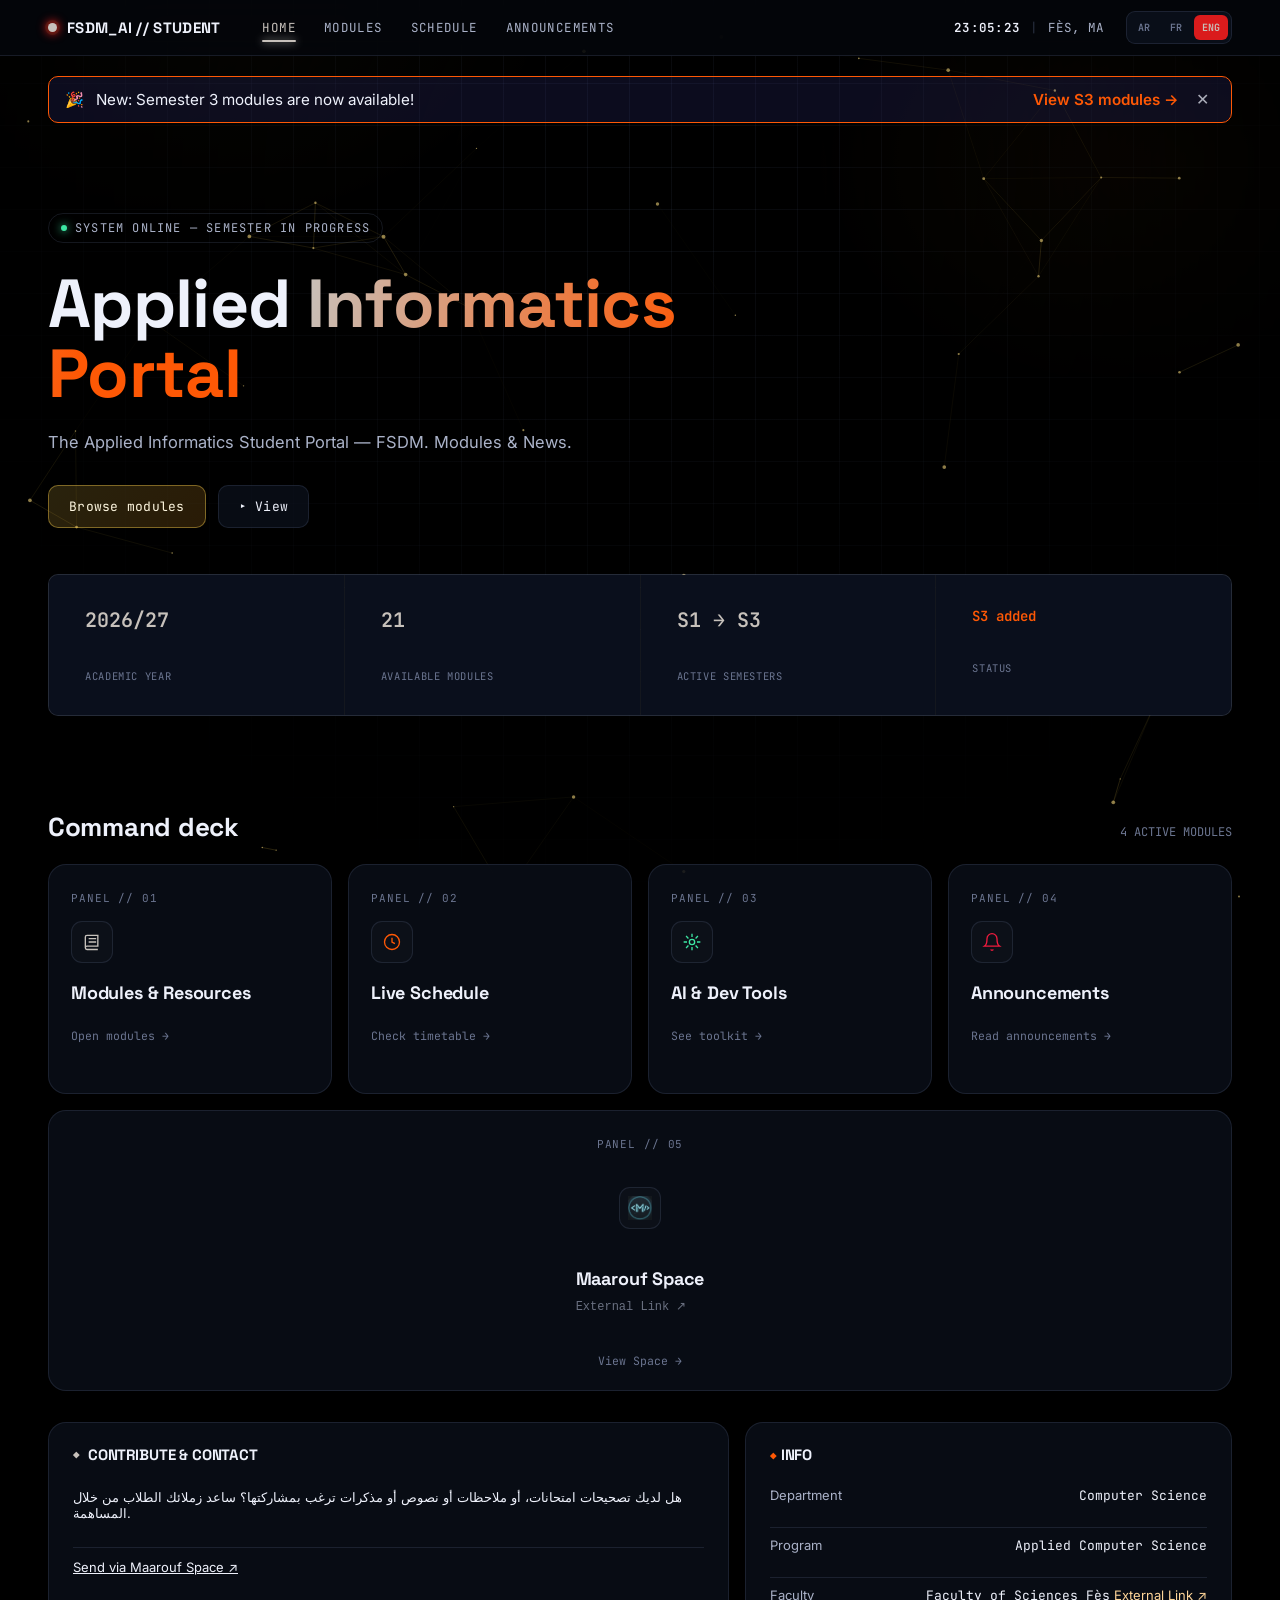
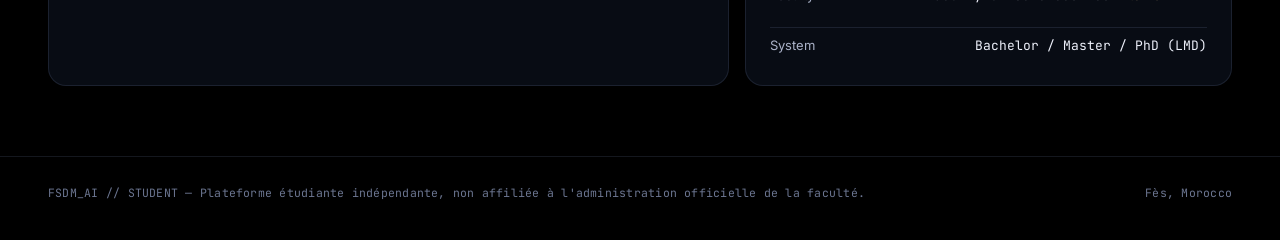
==== commit fc82eb67: "Add meta tag for Google site verification Add Google site verification meta tag." ====
--- a/index.html
+++ b/index.html
@@ -9,6 +9,7 @@
 <link rel="preconnect" href="https://fonts.googleapis.com">
 <link href="https://fonts.googleapis.com/css2?family=Space+Grotesk:wght@500;600;700&family=Inter:wght@400;500;600&family=JetBrains+Mono:wght@400;500;600&display=swap" rel="stylesheet">
 <link rel="stylesheet" href="style.css">
+  <meta name="google-site-verification" content="9HnTDW62CysKKe7_u4R4Pp57ZCAF0SHwQyf5k64Fsbw" />
 </head>
 <body>
 
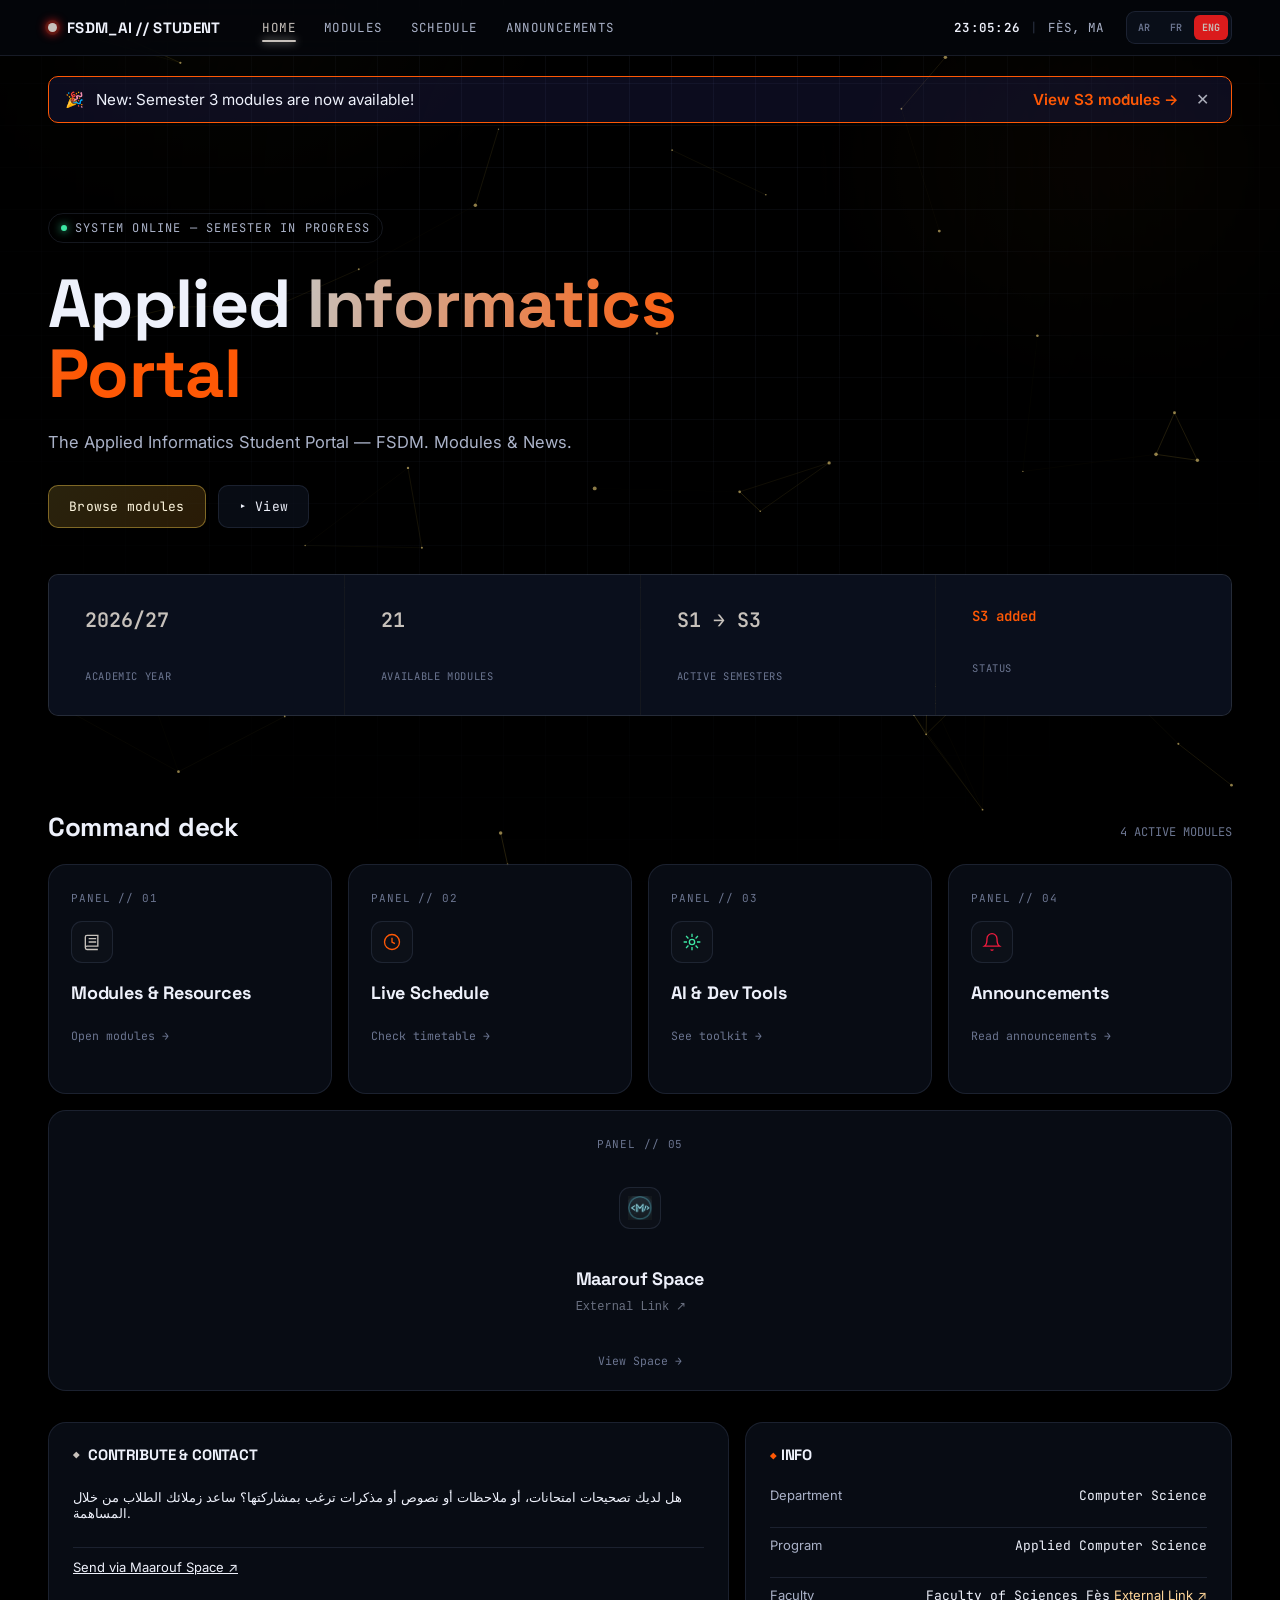
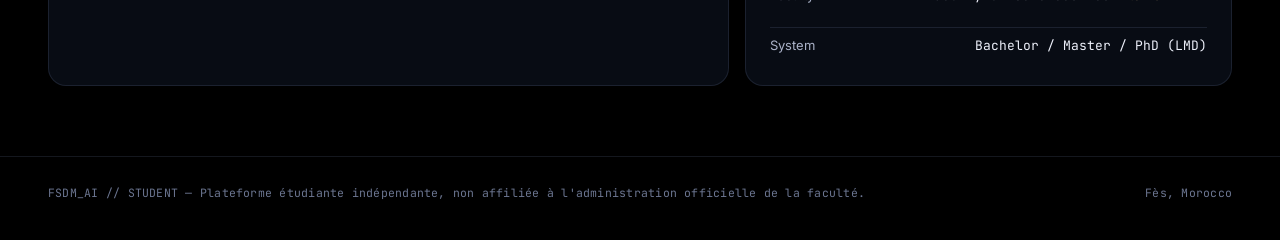
==== commit 3b30deb2: "Update index.html" ====
--- a/index.html
+++ b/index.html
@@ -1,10 +1,13 @@
 <!DOCTYPE html>
-<html lang="en">
+<html lang="fr">
 <head>
 <meta charset="UTF-8">
 <meta name="viewport" content="width=device-width, initial-scale=1.0">
+  
 <title>FSDM AI Student — Command Center</title>
 <meta name="description" content="The unofficial dashboard for Applied Informatics & AI students at FSDM Fès — modules, live timetable, tools and announcements in one place.">
+<title>FSDM IA – Étudiants MIP-IA Fès | Modules, Emploi du temps, Annonces</title>
+<meta name="description" content="Portail des étudiants MIP-IA de la Faculté des Sciences Dhar El Mahraz, Fès : modules S1 à S3, emploi du temps et annonces. موقع طلبة الإعلاميات التطبيقية.">
 <link rel="icon" href="data:image/svg+xml,<svg xmlns=%22http://www.w3.org/2000/svg%22 viewBox=%220 0 100 100%22><text y=%22.9em%22 font-size=%2290%22>🧠</text></svg>">
 <link rel="preconnect" href="https://fonts.googleapis.com">
 <link href="https://fonts.googleapis.com/css2?family=Space+Grotesk:wght@500;600;700&family=Inter:wght@400;500;600&family=JetBrains+Mono:wght@400;500;600&display=swap" rel="stylesheet">
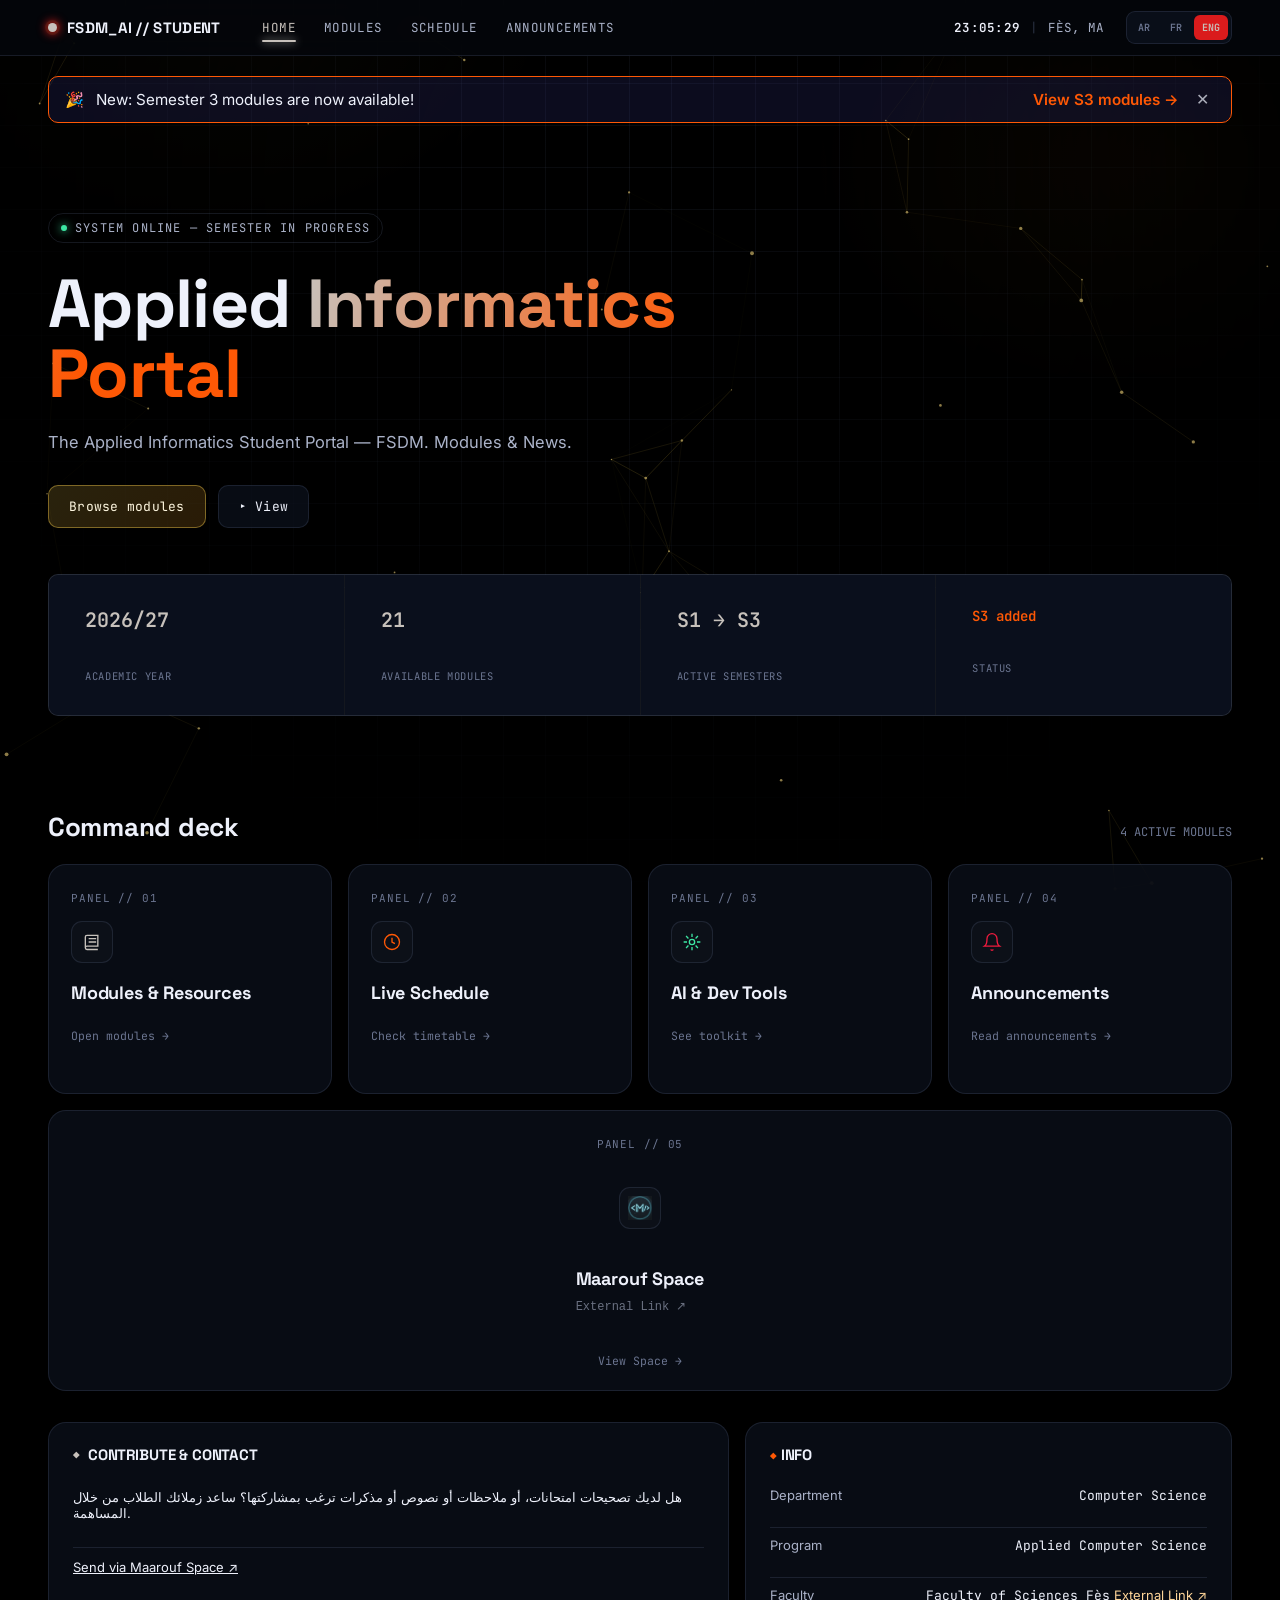
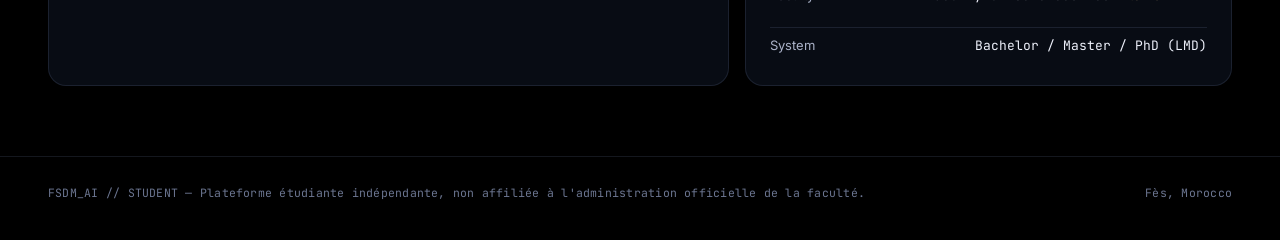
==== commit b4e28afe: "Update meta description for MIP-IA portal" ====
--- a/index.html
+++ b/index.html
@@ -7,7 +7,7 @@
 <title>FSDM AI Student — Command Center</title>
 <meta name="description" content="The unofficial dashboard for Applied Informatics & AI students at FSDM Fès — modules, live timetable, tools and announcements in one place.">
 <title>FSDM IA – Étudiants MIP-IA Fès | Modules, Emploi du temps, Annonces</title>
-<meta name="description" content="Portail des étudiants MIP-IA de la Faculté des Sciences Dhar El Mahraz, Fès : modules S1 à S3, emploi du temps et annonces. موقع طلبة الإعلاميات التطبيقية.">
+<meta name="description" content="Portail des étudiants MIP-IA de la Faculté des Sciences Dhar El Mahraz,fsdm ai, Fès : modules S1 à S3, emploi du temps et annonces. موقع طلبة الإعلاميات التطبيقية.">
 <link rel="icon" href="data:image/svg+xml,<svg xmlns=%22http://www.w3.org/2000/svg%22 viewBox=%220 0 100 100%22><text y=%22.9em%22 font-size=%2290%22>🧠</text></svg>">
 <link rel="preconnect" href="https://fonts.googleapis.com">
 <link href="https://fonts.googleapis.com/css2?family=Space+Grotesk:wght@500;600;700&family=Inter:wght@400;500;600&family=JetBrains+Mono:wght@400;500;600&display=swap" rel="stylesheet">
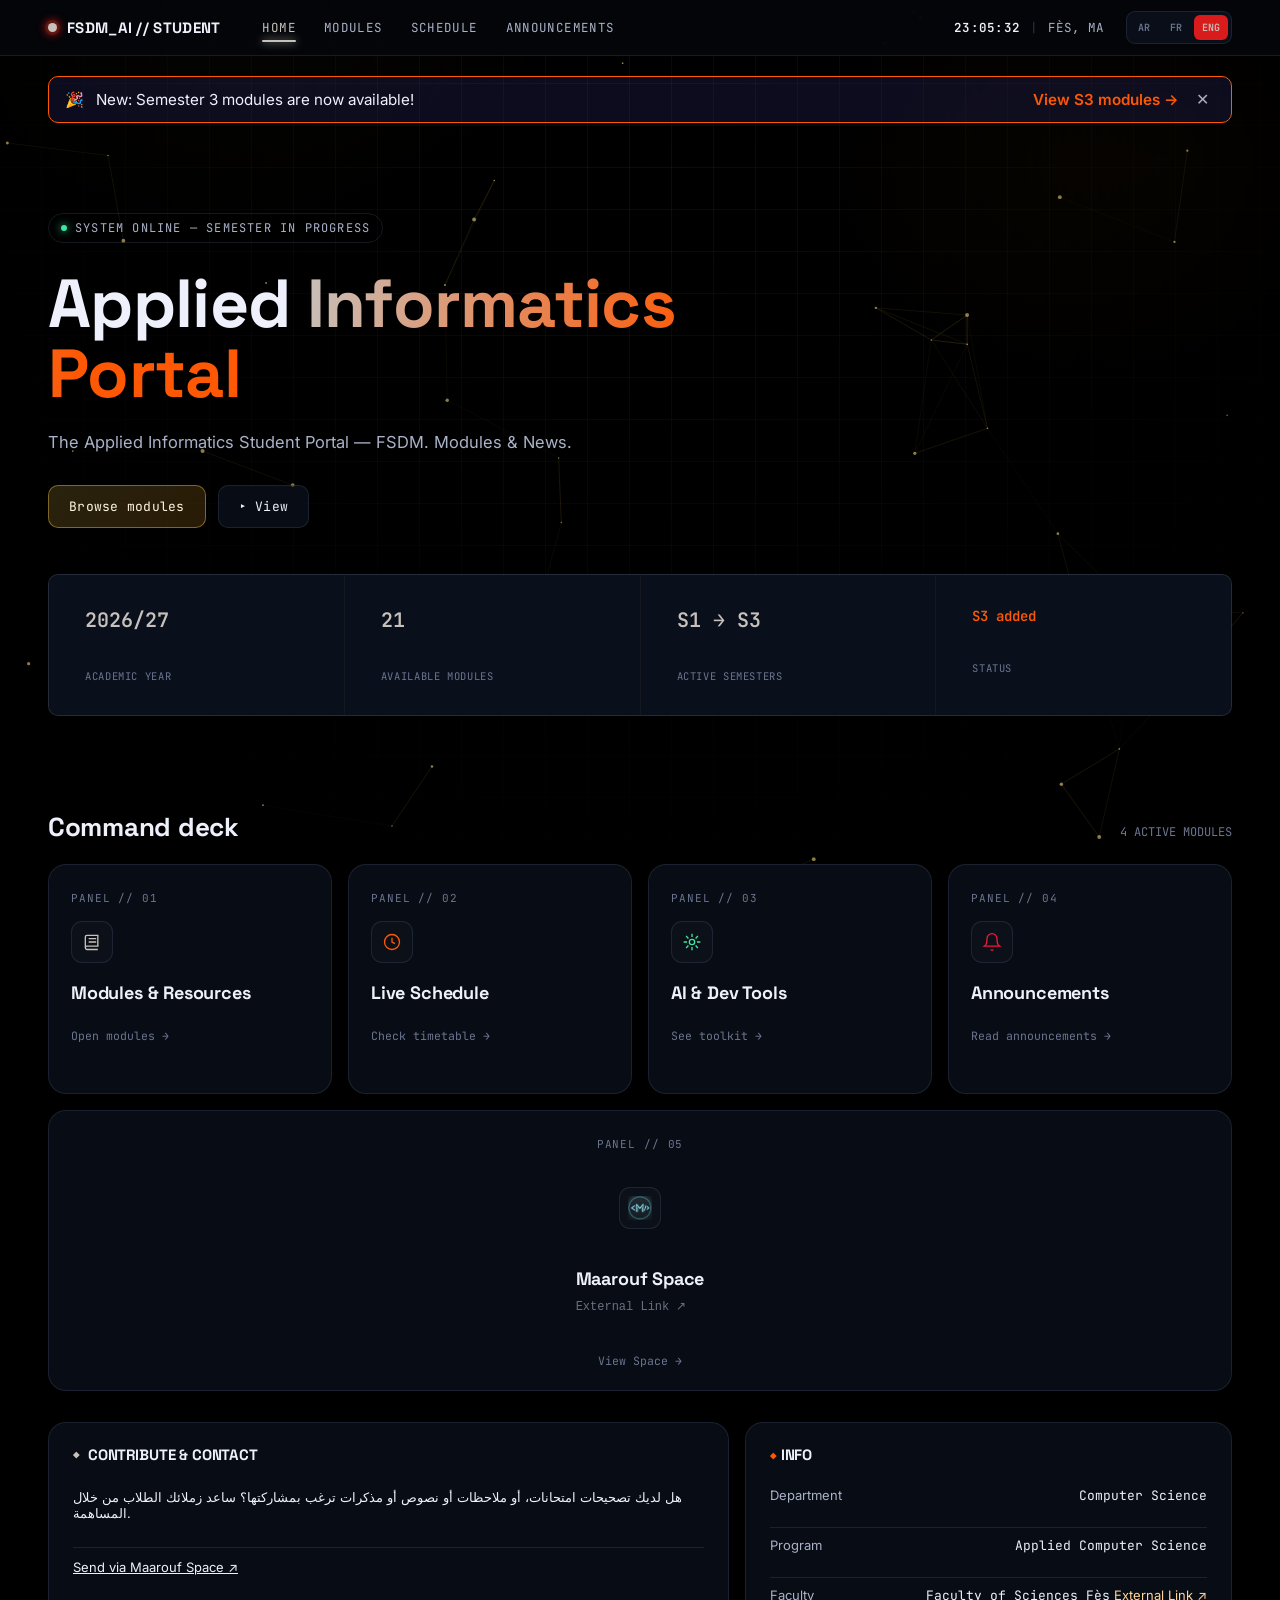
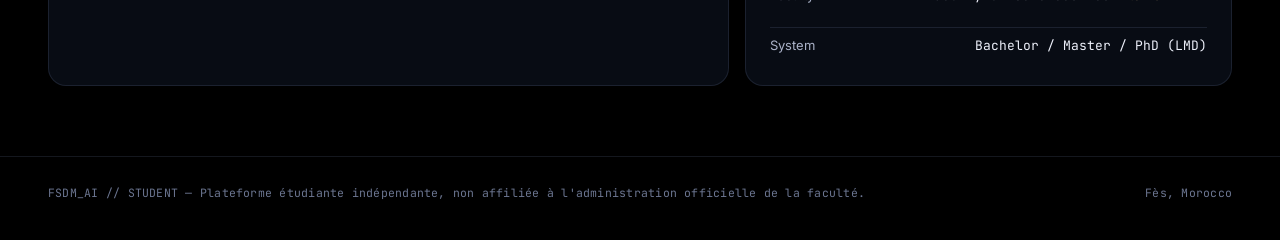
==== commit 0a34a9e2: "Revise title and description in index.html Updated the title and description meta tags for better cl" ====
--- a/index.html
+++ b/index.html
@@ -4,10 +4,8 @@
 <meta charset="UTF-8">
 <meta name="viewport" content="width=device-width, initial-scale=1.0">
   
-<title>FSDM AI Student — Command Center</title>
-<meta name="description" content="The unofficial dashboard for Applied Informatics & AI students at FSDM Fès — modules, live timetable, tools and announcements in one place.">
 <title>FSDM IA – Étudiants MIP-IA Fès | Modules, Emploi du temps, Annonces</title>
-<meta name="description" content="Portail des étudiants MIP-IA de la Faculté des Sciences Dhar El Mahraz,fsdm ai, Fès : modules S1 à S3, emploi du temps et annonces. موقع طلبة الإعلاميات التطبيقية.">
+<meta name="description" content="Portail des étudiants MIP-IA de la Faculté des Sciences Dhar El Mahraz,fsdm ai,ai fsdm, Fès : modules S1 à S3, emploi du temps et annonces. موقع طلبة الإعلاميات التطبيقية.">
 <link rel="icon" href="data:image/svg+xml,<svg xmlns=%22http://www.w3.org/2000/svg%22 viewBox=%220 0 100 100%22><text y=%22.9em%22 font-size=%2290%22>🧠</text></svg>">
 <link rel="preconnect" href="https://fonts.googleapis.com">
 <link href="https://fonts.googleapis.com/css2?family=Space+Grotesk:wght@500;600;700&family=Inter:wght@400;500;600&family=JetBrains+Mono:wght@400;500;600&display=swap" rel="stylesheet">
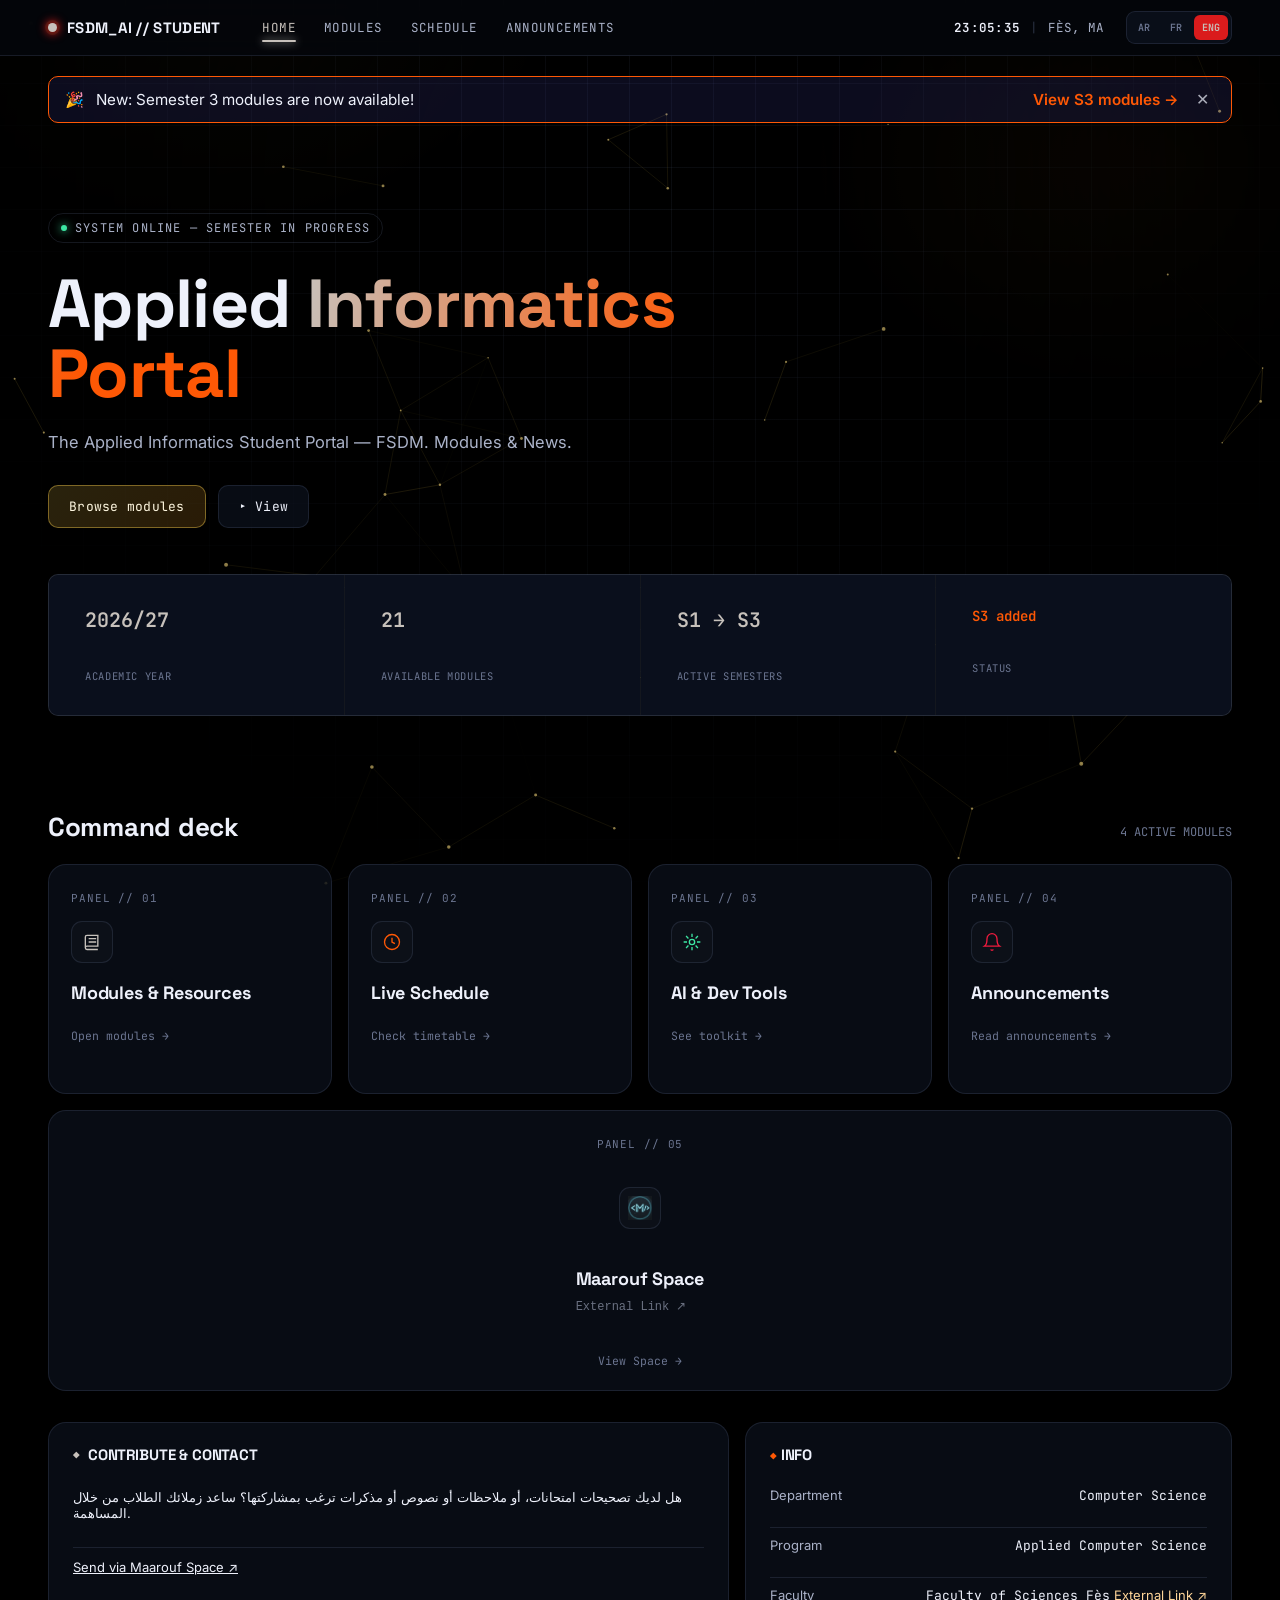
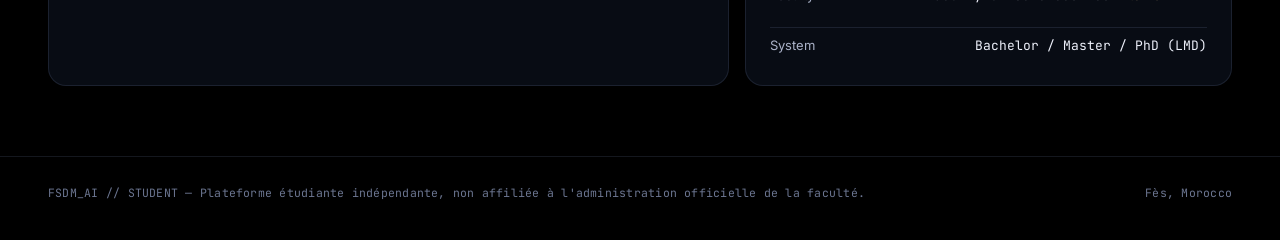
==== commit 170715e4: "Update index.html" ====
--- a/index.html
+++ b/index.html
@@ -5,7 +5,7 @@
 <meta name="viewport" content="width=device-width, initial-scale=1.0">
   
 <title>FSDM IA – Étudiants MIP-IA Fès | Modules, Emploi du temps, Annonces</title>
-<meta name="description" content="Portail des étudiants MIP-IA de la Faculté des Sciences Dhar El Mahraz,fsdm ai,ai fsdm, Fès : modules S1 à S3, emploi du temps et annonces. موقع طلبة الإعلاميات التطبيقية.">
+<meta name="description" content="Portail des étudiants MIP-IA de la Faculté des Sciences Dhar El Mahraz,fsdm ai,ai fsdm, Fès : modules S1 à S3, . موقع طلبة الإعلاميات التطبيقية.">
 <link rel="icon" href="data:image/svg+xml,<svg xmlns=%22http://www.w3.org/2000/svg%22 viewBox=%220 0 100 100%22><text y=%22.9em%22 font-size=%2290%22>🧠</text></svg>">
 <link rel="preconnect" href="https://fonts.googleapis.com">
 <link href="https://fonts.googleapis.com/css2?family=Space+Grotesk:wght@500;600;700&family=Inter:wght@400;500;600&family=JetBrains+Mono:wght@400;500;600&display=swap" rel="stylesheet">
